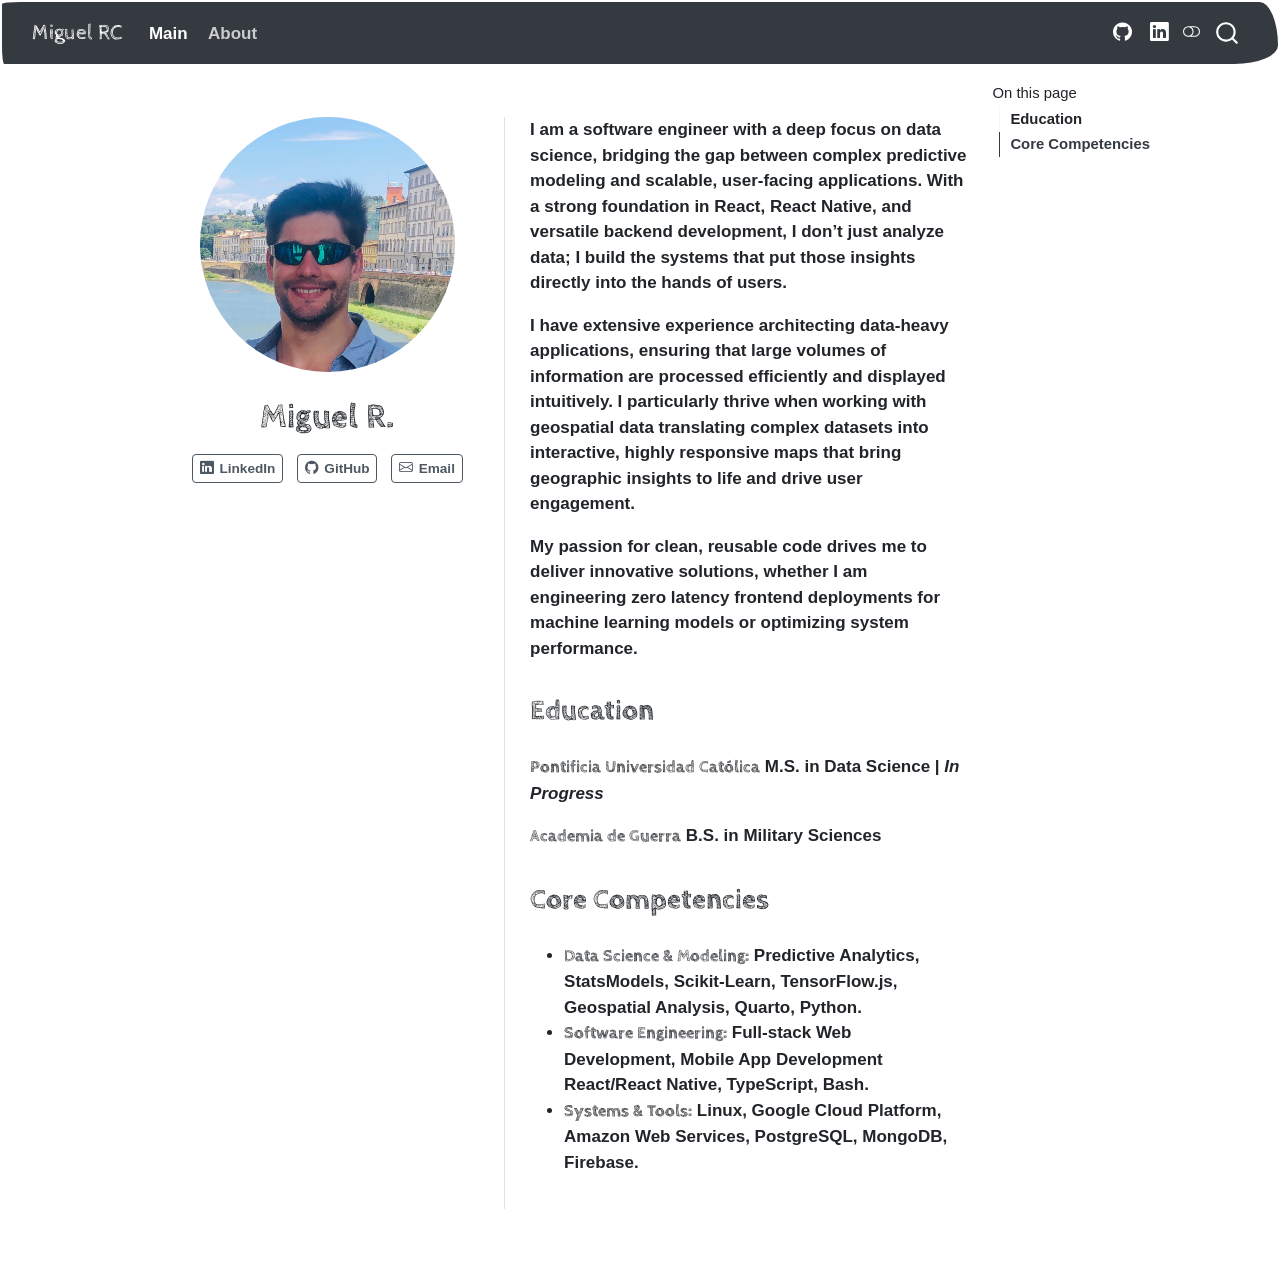
==== about.html @ a727e388 "Built site for gh-pages" ====
<!DOCTYPE html>
<html xmlns="http://www.w3.org/1999/xhtml" lang="en" xml:lang="en"><head>

<meta charset="utf-8">
<meta name="generator" content="quarto-1.9.35">

<meta name="viewport" content="width=device-width, initial-scale=1.0, user-scalable=yes">


<title>Miguel R. – Miguel RC</title>
<style>
/* Default styles provided by pandoc.
** See https://pandoc.org/MANUAL.html#variables-for-html for config info.
*/
code{white-space: pre-wrap;}
span.smallcaps{font-variant: small-caps;}
div.columns{display: flex; gap: min(4vw, 1.5em);}
div.column{flex: auto; overflow-x: auto;}
div.hanging-indent{margin-left: 1.5em; text-indent: -1.5em;}
ul.task-list{list-style: none;}
ul.task-list li input[type="checkbox"] {
  width: 0.8em;
  margin: 0 0.8em 0.2em -1em; /* quarto-specific, see https://github.com/quarto-dev/quarto-cli/issues/4556 */ 
  vertical-align: middle;
}
</style>


<script src="site_libs/quarto-nav/quarto-nav.js"></script>
<script src="site_libs/quarto-nav/headroom.min.js"></script>
<script src="site_libs/clipboard/clipboard.min.js"></script>
<script src="site_libs/quarto-search/autocomplete.umd.js"></script>
<script src="site_libs/quarto-search/fuse.min.js"></script>
<script src="site_libs/quarto-search/quarto-search.js"></script>
<meta name="quarto:offset" content="./">
<link href="./favicon.ico" rel="icon">
<script src="site_libs/quarto-html/quarto.js" type="module"></script>
<script src="site_libs/quarto-html/tabsets/tabsets.js" type="module"></script>
<script src="site_libs/quarto-html/popper.min.js"></script>
<script src="site_libs/quarto-html/tippy.umd.min.js"></script>
<link href="site_libs/quarto-html/tippy.css" rel="stylesheet">
<link href="site_libs/quarto-html/quarto-syntax-highlighting-46f66b053e56abd73bb6e954d61a315b.css" rel="stylesheet" class="quarto-color-scheme" id="quarto-text-highlighting-styles">
<link href="site_libs/quarto-html/quarto-syntax-highlighting-dark-22b4aaf4c2978829df3684e8f2c068db.css" rel="stylesheet" class="quarto-color-scheme quarto-color-alternate" id="quarto-text-highlighting-styles">
<link href="site_libs/quarto-html/quarto-syntax-highlighting-46f66b053e56abd73bb6e954d61a315b.css" rel="stylesheet" class="quarto-color-scheme-extra" id="quarto-text-highlighting-styles">
<script src="site_libs/bootstrap/bootstrap.min.js"></script>
<link href="site_libs/bootstrap/bootstrap-icons.css" rel="stylesheet">
<link href="site_libs/bootstrap/bootstrap-1527cf75e32493cb6cf8cd23d860bbb9.min.css" rel="stylesheet" append-hash="true" class="quarto-color-scheme" id="quarto-bootstrap" data-mode="light">
<link href="site_libs/bootstrap/bootstrap-dark-1d52818b5045af3229abc6ed42570161.min.css" rel="stylesheet" append-hash="true" class="quarto-color-scheme quarto-color-alternate" id="quarto-bootstrap" data-mode="dark">
<link href="site_libs/bootstrap/bootstrap-1527cf75e32493cb6cf8cd23d860bbb9.min.css" rel="stylesheet" append-hash="true" class="quarto-color-scheme-extra" id="quarto-bootstrap" data-mode="light">
<script id="quarto-search-options" type="application/json">{
  "location": "navbar",
  "copy-button": false,
  "collapse-after": 3,
  "panel-placement": "end",
  "type": "overlay",
  "limit": 50,
  "keyboard-shortcut": [
    "f",
    "/",
    "s"
  ],
  "show-item-context": false,
  "language": {
    "search-no-results-text": "No results",
    "search-matching-documents-text": "matching documents",
    "search-copy-link-title": "Copy link to search",
    "search-hide-matches-text": "Hide additional matches",
    "search-more-match-text": "more match in this document",
    "search-more-matches-text": "more matches in this document",
    "search-clear-button-title": "Clear",
    "search-text-placeholder": "",
    "search-detached-cancel-button-title": "Cancel",
    "search-submit-button-title": "Submit",
    "search-label": "Search"
  }
}</script>


<link rel="stylesheet" href="brand-theme.css">
</head>

<body class="nav-fixed quarto-light"><script id="quarto-html-before-body" type="application/javascript">
    const toggleBodyColorMode = (bsSheetEl) => {
      const mode = bsSheetEl.getAttribute("data-mode");
      const bodyEl = window.document.querySelector("body");
      if (mode === "dark") {
        bodyEl.classList.add("quarto-dark");
        bodyEl.classList.remove("quarto-light");
      } else {
        bodyEl.classList.add("quarto-light");
        bodyEl.classList.remove("quarto-dark");
      }
    }
    const toggleBodyColorPrimary = () => {
      const bsSheetEl = window.document.querySelector("link#quarto-bootstrap:not([rel=disabled-stylesheet])");
      if (bsSheetEl) {
        toggleBodyColorMode(bsSheetEl);
      }
    }
    const setColorSchemeToggle = (alternate) => {
      const toggles = window.document.querySelectorAll('.quarto-color-scheme-toggle');
      for (let i=0; i < toggles.length; i++) {
        const toggle = toggles[i];
        if (toggle) {
          if (alternate) {
            toggle.classList.add("alternate");
          } else {
            toggle.classList.remove("alternate");
          }
        }
      }
    };
    const toggleColorMode = (alternate) => {
      // Switch the stylesheets
      const primaryStylesheets = window.document.querySelectorAll('link.quarto-color-scheme:not(.quarto-color-alternate)');
      const alternateStylesheets = window.document.querySelectorAll('link.quarto-color-scheme.quarto-color-alternate');
      manageTransitions('#quarto-margin-sidebar .nav-link', false);
      if (alternate) {
        // note: dark is layered on light, we don't disable primary!
        enableStylesheet(alternateStylesheets);
        for (const sheetNode of alternateStylesheets) {
          if (sheetNode.id === "quarto-bootstrap") {
            toggleBodyColorMode(sheetNode);
          }
        }
      } else {
        disableStylesheet(alternateStylesheets);
        enableStylesheet(primaryStylesheets)
        toggleBodyColorPrimary();
      }
      manageTransitions('#quarto-margin-sidebar .nav-link', true);
      // Switch the toggles
      setColorSchemeToggle(alternate)
      // Hack to workaround the fact that safari doesn't
      // properly recolor the scrollbar when toggling (#1455)
      if (navigator.userAgent.indexOf('Safari') > 0 && navigator.userAgent.indexOf('Chrome') == -1) {
        manageTransitions("body", false);
        window.scrollTo(0, 1);
        setTimeout(() => {
          window.scrollTo(0, 0);
          manageTransitions("body", true);
        }, 40);
      }
    }
    const disableStylesheet = (stylesheets) => {
      for (let i=0; i < stylesheets.length; i++) {
        const stylesheet = stylesheets[i];
        stylesheet.rel = 'disabled-stylesheet';
      }
    }
    const enableStylesheet = (stylesheets) => {
      for (let i=0; i < stylesheets.length; i++) {
        const stylesheet = stylesheets[i];
        if(stylesheet.rel !== 'stylesheet') { // for Chrome, which will still FOUC without this check
          stylesheet.rel = 'stylesheet';
        }
      }
    }
    const manageTransitions = (selector, allowTransitions) => {
      const els = window.document.querySelectorAll(selector);
      for (let i=0; i < els.length; i++) {
        const el = els[i];
        if (allowTransitions) {
          el.classList.remove('notransition');
        } else {
          el.classList.add('notransition');
        }
      }
    }
    const isFileUrl = () => {
      return window.location.protocol === 'file:';
    }
    const hasAlternateSentinel = () => {
      let styleSentinel = getColorSchemeSentinel();
      if (styleSentinel !== null) {
        return styleSentinel === "alternate";
      } else {
        return false;
      }
    }
    const setStyleSentinel = (alternate) => {
      const value = alternate ? "alternate" : "default";
      if (!isFileUrl()) {
        window.localStorage.setItem("quarto-color-scheme", value);
      } else {
        localAlternateSentinel = value;
      }
    }
    const getColorSchemeSentinel = () => {
      if (!isFileUrl()) {
        const storageValue = window.localStorage.getItem("quarto-color-scheme");
        return storageValue != null ? storageValue : localAlternateSentinel;
      } else {
        return localAlternateSentinel;
      }
    }
    const toggleGiscusIfUsed = (isAlternate, darkModeDefault) => {
      const baseTheme = document.querySelector('#giscus-base-theme')?.value ?? 'light';
      const alternateTheme = document.querySelector('#giscus-alt-theme')?.value ?? 'dark';
      let newTheme = '';
      if(authorPrefersDark) {
        newTheme = isAlternate ? baseTheme : alternateTheme;
      } else {
        newTheme = isAlternate ? alternateTheme : baseTheme;
      }
      const changeGiscusTheme = () => {
        // From: https://github.com/giscus/giscus/issues/336
        const sendMessage = (message) => {
          const iframe = document.querySelector('iframe.giscus-frame');
          if (!iframe) return;
          iframe.contentWindow.postMessage({ giscus: message }, 'https://giscus.app');
        }
        sendMessage({
          setConfig: {
            theme: newTheme
          }
        });
      }
      const isGiscussLoaded = window.document.querySelector('iframe.giscus-frame') !== null;
      if (isGiscussLoaded) {
        changeGiscusTheme();
      }
    };
    const authorPrefersDark = false;
    const darkModeDefault = authorPrefersDark;
      document.querySelector('link#quarto-text-highlighting-styles.quarto-color-scheme-extra').rel = 'disabled-stylesheet';
      document.querySelector('link#quarto-bootstrap.quarto-color-scheme-extra').rel = 'disabled-stylesheet';
    let localAlternateSentinel = darkModeDefault ? 'alternate' : 'default';
    // Dark / light mode switch
    window.quartoToggleColorScheme = () => {
      // Read the current dark / light value
      let toAlternate = !hasAlternateSentinel();
      toggleColorMode(toAlternate);
      setStyleSentinel(toAlternate);
      toggleGiscusIfUsed(toAlternate, darkModeDefault);
      window.dispatchEvent(new Event('resize'));
    };
    // Switch to dark mode if need be
    if (hasAlternateSentinel()) {
      toggleColorMode(true);
    } else {
      toggleColorMode(false);
    }
  </script>

<div id="quarto-search-results"></div>
  <header id="quarto-header" class="headroom fixed-top">
    <nav class="navbar navbar-expand-lg " data-bs-theme="dark">
      <div class="navbar-container container-fluid">
      <div class="navbar-brand-container mx-auto">
    <a class="navbar-brand" href="./index.html">
    <span class="navbar-title">Miguel RC</span>
    </a>
  </div>
            <div id="quarto-search" class="" title="Search"></div>
          <button class="navbar-toggler" type="button" data-bs-toggle="collapse" data-bs-target="#navbarCollapse" aria-controls="navbarCollapse" role="menu" aria-expanded="false" aria-label="Toggle navigation" onclick="if (window.quartoToggleHeadroom) { window.quartoToggleHeadroom(); }">
  <span class="navbar-toggler-icon"></span>
</button>
          <div class="collapse navbar-collapse" id="navbarCollapse">
            <ul class="navbar-nav navbar-nav-scroll me-auto">
  <li class="nav-item">
    <a class="nav-link" href="./index.html"> 
<span class="menu-text">Main</span></a>
  </li>  
  <li class="nav-item">
    <a class="nav-link active" href="./about.html" aria-current="page"> 
<span class="menu-text">About</span></a>
  </li>  
</ul>
            <ul class="navbar-nav navbar-nav-scroll ms-auto">
  <li class="nav-item compact">
    <a class="nav-link" href="https://github.com/migue-rc"> <i class="bi bi-github" role="img">
</i> 
<span class="menu-text"></span></a>
  </li>  
  <li class="nav-item compact">
    <a class="nav-link" href="https://linkedin.com/in/rmigue"> <i class="bi bi-linkedin" role="img">
</i> 
<span class="menu-text"></span></a>
  </li>  
</ul>
          </div> <!-- /navcollapse -->
            <div class="quarto-navbar-tools">
  <a href="" class="quarto-color-scheme-toggle quarto-navigation-tool  px-1" onclick="window.quartoToggleColorScheme(); return false;" title="Toggle dark mode"><i class="bi"></i></a>
</div>
      </div> <!-- /container-fluid -->
    </nav>
</header>
<!-- content -->
<div id="quarto-content" class="quarto-container page-columns page-rows-contents page-layout-article page-navbar">
<!-- sidebar -->
<!-- margin-sidebar -->
    <div id="quarto-margin-sidebar" class="sidebar margin-sidebar">
        <nav id="TOC" role="doc-toc" class="toc-active">
    <h2 id="toc-title">On this page</h2>
  <ul>
  <li><a href="#education" id="toc-education" class="nav-link active" data-scroll-target="#education">Education</a></li>
  <li><a href="#core-competencies" id="toc-core-competencies" class="nav-link" data-scroll-target="#core-competencies">Core Competencies</a></li>
  </ul>
</nav>
    </div>
<!-- main -->
<div class="quarto-about-trestles">
  <div class="about-entity">
    <img src="assets/profile.jpg" class="about-image
  round " style="height: 15em; width: 15em;">
<header id="title-block-header" class="quarto-title-block default">
<div class="quarto-title">
<h1 class="title">Miguel R.</h1>
</div>
<div class="quarto-title-meta">
  </div>
</header>
    <div class="about-links">
  <a href="https://linkedin.com/in/rmigue" class="about-link" rel="" target="">
    <i class="bi bi-linkedin"></i>
     <span class="about-link-text">LinkedIn</span>
  </a>
  <a href="https://github.com/migue-rc" class="about-link" rel="" target="">
    <i class="bi bi-github"></i>
     <span class="about-link-text">GitHub</span>
  </a>
  <a href="mailto:miguel@debloat.us" class="about-link" rel="" target="">
    <i class="bi bi-envelope"></i>
     <span class="about-link-text">Email</span>
  </a>
</div>
  </div>
  <div class="about-contents"><main class="content" id="quarto-document-content">


<p>I am a software engineer with a deep focus on data science, bridging the gap between complex predictive modeling and scalable, user-facing applications. With a strong foundation in React, React Native, and versatile backend development, I don’t just analyze data; I build the systems that put those insights directly into the hands of users.</p>
<p>I have extensive experience architecting data-heavy applications, ensuring that large volumes of information are processed efficiently and displayed intuitively. I particularly thrive when working with geospatial data translating complex datasets into interactive, highly responsive maps that bring geographic insights to life and drive user engagement.</p>
<p>My passion for clean, reusable code drives me to deliver innovative solutions, whether I am engineering zero latency frontend deployments for machine learning models or optimizing system performance.</p>
<section id="education" class="level2">
<h2 data-anchor-id="education">Education</h2>
<p><strong>Pontificia Universidad Católica</strong> M.S. in Data Science | <em>In Progress</em></p>
<p><strong>Academia de Guerra</strong> B.S. in Military Sciences</p>
</section>
<section id="core-competencies" class="level2">
<h2 data-anchor-id="core-competencies">Core Competencies</h2>
<ul>
<li><strong>Data Science &amp; Modeling:</strong> Predictive Analytics, StatsModels, Scikit-Learn, TensorFlow.js, Geospatial Analysis, Quarto, Python.</li>
<li><strong>Software Engineering:</strong> Full-stack Web Development, Mobile App Development React/React Native, TypeScript, Bash.</li>
<li><strong>Systems &amp; Tools:</strong> Linux, Google Cloud Platform, Amazon Web Services, PostgreSQL, MongoDB, Firebase.</li>
</ul>


</section>
</main></div>
</div>
 <!-- /main -->
<script id="quarto-html-after-body" type="application/javascript">
  window.document.addEventListener("DOMContentLoaded", function (event) {
    // Ensure there is a toggle, if there isn't float one in the top right
    if (window.document.querySelector('.quarto-color-scheme-toggle') === null) {
      const a = window.document.createElement('a');
      a.classList.add('top-right');
      a.classList.add('quarto-color-scheme-toggle');
      a.href = "";
      a.onclick = function() { try { window.quartoToggleColorScheme(); } catch {} return false; };
      const i = window.document.createElement("i");
      i.classList.add('bi');
      a.appendChild(i);
      window.document.body.appendChild(a);
    }
    setColorSchemeToggle(hasAlternateSentinel())
    const isCodeAnnotation = (el) => {
      for (const clz of el.classList) {
        if (clz.startsWith('code-annotation-')) {                     
          return true;
        }
      }
      return false;
    }
    const onCopySuccess = function(e) {
      // button target
      const button = e.trigger;
      // don't keep focus
      button.blur();
      // flash "checked"
      button.classList.add('code-copy-button-checked');
      var currentTitle = button.getAttribute("title");
      button.setAttribute("title", "Copied!");
      let tooltip;
      if (window.bootstrap) {
        button.setAttribute("data-bs-toggle", "tooltip");
        button.setAttribute("data-bs-placement", "left");
        button.setAttribute("data-bs-title", "Copied!");
        tooltip = new bootstrap.Tooltip(button, 
          { trigger: "manual", 
            customClass: "code-copy-button-tooltip",
            offset: [0, -8]});
        tooltip.show();    
      }
      setTimeout(function() {
        if (tooltip) {
          tooltip.hide();
          button.removeAttribute("data-bs-title");
          button.removeAttribute("data-bs-toggle");
          button.removeAttribute("data-bs-placement");
        }
        button.setAttribute("title", currentTitle);
        button.classList.remove('code-copy-button-checked');
      }, 1000);
      // clear code selection
      e.clearSelection();
    }
    const getTextToCopy = function(trigger) {
      const outerScaffold = trigger.parentElement.cloneNode(true);
      const codeEl = outerScaffold.querySelector('code');
      for (const childEl of codeEl.children) {
        if (isCodeAnnotation(childEl)) {
          childEl.remove();
        }
      }
      return codeEl.innerText;
    }
    const clipboard = new window.ClipboardJS('.code-copy-button:not([data-in-quarto-modal])', {
      text: getTextToCopy
    });
    clipboard.on('success', onCopySuccess);
    if (window.document.getElementById('quarto-embedded-source-code-modal')) {
      const clipboardModal = new window.ClipboardJS('.code-copy-button[data-in-quarto-modal]', {
        text: getTextToCopy,
        container: window.document.getElementById('quarto-embedded-source-code-modal')
      });
      clipboardModal.on('success', onCopySuccess);
    }
      var localhostRegex = new RegExp(/^(?:http|https):\/\/localhost\:?[0-9]*\//);
      var mailtoRegex = new RegExp(/^mailto:/);
        var filterRegex = new RegExp("https:\/\/migue-rc\.github\.io");
      var isInternal = (href) => {
          return filterRegex.test(href) || localhostRegex.test(href) || mailtoRegex.test(href);
      }
      // Inspect non-navigation links and adorn them if external
     var links = window.document.querySelectorAll('a[href]:not(.nav-link):not(.navbar-brand):not(.toc-action):not(.sidebar-link):not(.sidebar-item-toggle):not(.pagination-link):not(.no-external):not([aria-hidden]):not(.dropdown-item):not(.quarto-navigation-tool):not(.about-link)');
      for (var i=0; i<links.length; i++) {
        const link = links[i];
        if (!isInternal(link.href)) {
          // undo the damage that might have been done by quarto-nav.js in the case of
          // links that we want to consider external
          if (link.dataset.originalHref !== undefined) {
            link.href = link.dataset.originalHref;
          }
        }
      }
    function tippyHover(el, contentFn, onTriggerFn, onUntriggerFn) {
      const config = {
        allowHTML: true,
        maxWidth: 500,
        delay: 100,
        arrow: false,
        appendTo: function(el) {
            return el.parentElement;
        },
        interactive: true,
        interactiveBorder: 10,
        theme: 'quarto',
        placement: 'bottom-start',
      };
      if (contentFn) {
        config.content = contentFn;
      }
      if (onTriggerFn) {
        config.onTrigger = onTriggerFn;
      }
      if (onUntriggerFn) {
        config.onUntrigger = onUntriggerFn;
      }
      window.tippy(el, config); 
    }
    const noterefs = window.document.querySelectorAll('a[role="doc-noteref"]');
    for (var i=0; i<noterefs.length; i++) {
      const ref = noterefs[i];
      tippyHover(ref, function() {
        // use id or data attribute instead here
        let href = ref.getAttribute('data-footnote-href') || ref.getAttribute('href');
        try { href = new URL(href).hash; } catch {}
        const id = href.replace(/^#\/?/, "");
        const note = window.document.getElementById(id);
        if (note) {
          return note.innerHTML;
        } else {
          return "";
        }
      });
    }
    const xrefs = window.document.querySelectorAll('a.quarto-xref');
    const processXRef = (id, note) => {
      // Strip column container classes
      const stripColumnClz = (el) => {
        el.classList.remove("page-full", "page-columns");
        if (el.children) {
          for (const child of el.children) {
            stripColumnClz(child);
          }
        }
      }
      stripColumnClz(note)
      if (id === null || id.startsWith('sec-')) {
        // Special case sections, only their first couple elements
        const container = document.createElement("div");
        if (note.children && note.children.length > 2) {
          container.appendChild(note.children[0].cloneNode(true));
          for (let i = 1; i < note.children.length; i++) {
            const child = note.children[i];
            if (child.tagName === "P" && child.innerText === "") {
              continue;
            } else {
              container.appendChild(child.cloneNode(true));
              break;
            }
          }
          if (window.Quarto?.typesetMath) {
            window.Quarto.typesetMath(container);
          }
          return container.innerHTML
        } else {
          if (window.Quarto?.typesetMath) {
            window.Quarto.typesetMath(note);
          }
          return note.innerHTML;
        }
      } else {
        // Remove any anchor links if they are present
        const anchorLink = note.querySelector('a.anchorjs-link');
        if (anchorLink) {
          anchorLink.remove();
        }
        if (window.Quarto?.typesetMath) {
          window.Quarto.typesetMath(note);
        }
        if (note.classList.contains("callout")) {
          return note.outerHTML;
        } else {
          return note.innerHTML;
        }
      }
    }
    for (var i=0; i<xrefs.length; i++) {
      const xref = xrefs[i];
      tippyHover(xref, undefined, function(instance) {
        instance.disable();
        let url = xref.getAttribute('href');
        let hash = undefined; 
        if (url.startsWith('#')) {
          hash = url;
        } else {
          try { hash = new URL(url).hash; } catch {}
        }
        if (hash) {
          const id = hash.replace(/^#\/?/, "");
          const note = window.document.getElementById(id);
          if (note !== null) {
            try {
              const html = processXRef(id, note.cloneNode(true));
              instance.setContent(html);
            } finally {
              instance.enable();
              instance.show();
            }
          } else {
            // See if we can fetch this
            fetch(url.split('#')[0])
            .then(res => res.text())
            .then(html => {
              const parser = new DOMParser();
              const htmlDoc = parser.parseFromString(html, "text/html");
              const note = htmlDoc.getElementById(id);
              if (note !== null) {
                const html = processXRef(id, note);
                instance.setContent(html);
              } 
            }).finally(() => {
              instance.enable();
              instance.show();
            });
          }
        } else {
          // See if we can fetch a full url (with no hash to target)
          // This is a special case and we should probably do some content thinning / targeting
          fetch(url)
          .then(res => res.text())
          .then(html => {
            const parser = new DOMParser();
            const htmlDoc = parser.parseFromString(html, "text/html");
            const note = htmlDoc.querySelector('main.content');
            if (note !== null) {
              // This should only happen for chapter cross references
              // (since there is no id in the URL)
              // remove the first header
              if (note.children.length > 0 && note.children[0].tagName === "HEADER") {
                note.children[0].remove();
              }
              const html = processXRef(null, note);
              instance.setContent(html);
            } 
          }).finally(() => {
            instance.enable();
            instance.show();
          });
        }
      }, function(instance) {
      });
    }
        let selectedAnnoteEl;
        const selectorForAnnotation = ( cell, annotation) => {
          let cellAttr = 'data-code-cell="' + cell + '"';
          let lineAttr = 'data-code-annotation="' +  annotation + '"';
          const selector = 'span[' + cellAttr + '][' + lineAttr + ']';
          return selector;
        }
        const selectCodeLines = (annoteEl) => {
          const doc = window.document;
          const targetCell = annoteEl.getAttribute("data-target-cell");
          const targetAnnotation = annoteEl.getAttribute("data-target-annotation");
          const annoteSpan = window.document.querySelector(selectorForAnnotation(targetCell, targetAnnotation));
          const lines = annoteSpan.getAttribute("data-code-lines").split(",");
          const lineIds = lines.map((line) => {
            return targetCell + "-" + line;
          })
          let top = null;
          let height = null;
          let parent = null;
          if (lineIds.length > 0) {
              //compute the position of the single el (top and bottom and make a div)
              const el = window.document.getElementById(lineIds[0]);
              top = el.offsetTop;
              height = el.offsetHeight;
              parent = el.parentElement.parentElement;
            if (lineIds.length > 1) {
              const lastEl = window.document.getElementById(lineIds[lineIds.length - 1]);
              const bottom = lastEl.offsetTop + lastEl.offsetHeight;
              height = bottom - top;
            }
            if (top !== null && height !== null && parent !== null) {
              // cook up a div (if necessary) and position it 
              let div = window.document.getElementById("code-annotation-line-highlight");
              if (div === null) {
                div = window.document.createElement("div");
                div.setAttribute("id", "code-annotation-line-highlight");
                div.style.position = 'absolute';
                parent.appendChild(div);
              }
              div.style.top = top - 2 + "px";
              div.style.height = height + 4 + "px";
              div.style.left = 0;
              let gutterDiv = window.document.getElementById("code-annotation-line-highlight-gutter");
              if (gutterDiv === null) {
                gutterDiv = window.document.createElement("div");
                gutterDiv.setAttribute("id", "code-annotation-line-highlight-gutter");
                gutterDiv.style.position = 'absolute';
                const codeCell = window.document.getElementById(targetCell);
                const gutter = codeCell.querySelector('.code-annotation-gutter');
                gutter.appendChild(gutterDiv);
              }
              gutterDiv.style.top = top - 2 + "px";
              gutterDiv.style.height = height + 4 + "px";
            }
            selectedAnnoteEl = annoteEl;
          }
        };
        const unselectCodeLines = () => {
          const elementsIds = ["code-annotation-line-highlight", "code-annotation-line-highlight-gutter"];
          elementsIds.forEach((elId) => {
            const div = window.document.getElementById(elId);
            if (div) {
              div.remove();
            }
          });
          selectedAnnoteEl = undefined;
        };
          // Handle positioning of the toggle
      window.addEventListener(
        "resize",
        throttle(() => {
          elRect = undefined;
          if (selectedAnnoteEl) {
            selectCodeLines(selectedAnnoteEl);
          }
        }, 10)
      );
      function throttle(fn, ms) {
      let throttle = false;
      let timer;
        return (...args) => {
          if(!throttle) { // first call gets through
              fn.apply(this, args);
              throttle = true;
          } else { // all the others get throttled
              if(timer) clearTimeout(timer); // cancel #2
              timer = setTimeout(() => {
                fn.apply(this, args);
                timer = throttle = false;
              }, ms);
          }
        };
      }
        // Attach click handler to the DT
        const annoteDls = window.document.querySelectorAll('dt[data-target-cell]');
        for (const annoteDlNode of annoteDls) {
          annoteDlNode.addEventListener('click', (event) => {
            const clickedEl = event.target;
            if (clickedEl !== selectedAnnoteEl) {
              unselectCodeLines();
              const activeEl = window.document.querySelector('dt[data-target-cell].code-annotation-active');
              if (activeEl) {
                activeEl.classList.remove('code-annotation-active');
              }
              selectCodeLines(clickedEl);
              clickedEl.classList.add('code-annotation-active');
            } else {
              // Unselect the line
              unselectCodeLines();
              clickedEl.classList.remove('code-annotation-active');
            }
          });
        }
    const findCites = (el) => {
      const parentEl = el.parentElement;
      if (parentEl) {
        const cites = parentEl.dataset.cites;
        if (cites) {
          return {
            el,
            cites: cites.split(' ')
          };
        } else {
          return findCites(el.parentElement)
        }
      } else {
        return undefined;
      }
    };
    var bibliorefs = window.document.querySelectorAll('a[role="doc-biblioref"]');
    for (var i=0; i<bibliorefs.length; i++) {
      const ref = bibliorefs[i];
      const citeInfo = findCites(ref);
      if (citeInfo) {
        tippyHover(citeInfo.el, function() {
          var popup = window.document.createElement('div');
          citeInfo.cites.forEach(function(cite) {
            var citeDiv = window.document.createElement('div');
            citeDiv.classList.add('hanging-indent');
            citeDiv.classList.add('csl-entry');
            var biblioDiv = window.document.getElementById('ref-' + cite);
            if (biblioDiv) {
              citeDiv.innerHTML = biblioDiv.innerHTML;
            }
            popup.appendChild(citeDiv);
          });
          return popup.innerHTML;
        });
      }
    }
  });
  </script>
</div> <!-- /content -->




</body></html>
---- site_libs/quarto-html/tippy.css ----
.tippy-box[data-animation=fade][data-state=hidden]{opacity:0}[data-tippy-root]{max-width:calc(100vw - 10px)}.tippy-box{position:relative;background-color:#333;color:#fff;border-radius:4px;font-size:14px;line-height:1.4;white-space:normal;outline:0;transition-property:transform,visibility,opacity}.tippy-box[data-placement^=top]>.tippy-arrow{bottom:0}.tippy-box[data-placement^=top]>.tippy-arrow:before{bottom:-7px;left:0;border-width:8px 8px 0;border-top-color:initial;transform-origin:center top}.tippy-box[data-placement^=bottom]>.tippy-arrow{top:0}.tippy-box[data-placement^=bottom]>.tippy-arrow:before{top:-7px;left:0;border-width:0 8px 8px;border-bottom-color:initial;transform-origin:center bottom}.tippy-box[data-placement^=left]>.tippy-arrow{right:0}.tippy-box[data-placement^=left]>.tippy-arrow:before{border-width:8px 0 8px 8px;border-left-color:initial;right:-7px;transform-origin:center left}.tippy-box[data-placement^=right]>.tippy-arrow{left:0}.tippy-box[data-placement^=right]>.tippy-arrow:before{left:-7px;border-width:8px 8px 8px 0;border-right-color:initial;transform-origin:center right}.tippy-box[data-inertia][data-state=visible]{transition-timing-function:cubic-bezier(.54,1.5,.38,1.11)}.tippy-arrow{width:16px;height:16px;color:#333}.tippy-arrow:before{content:"";position:absolute;border-color:transparent;border-style:solid}.tippy-content{position:relative;padding:5px 9px;z-index:1}
---- brand-theme.css ----
/* Ensure the font is crisp and modern across the entire ecosystem */
body {
    font-family: 'Inter', -apple-system, BlinkMacSystemFont, sans-serif !important;
}

/* Optional: Clean up the card borders from the Sketchy theme */
.card {
    border-radius: 10px !important;
    transition: transform 0.2s;
}

.card:hover {
    transform: translateY(-5px);
}
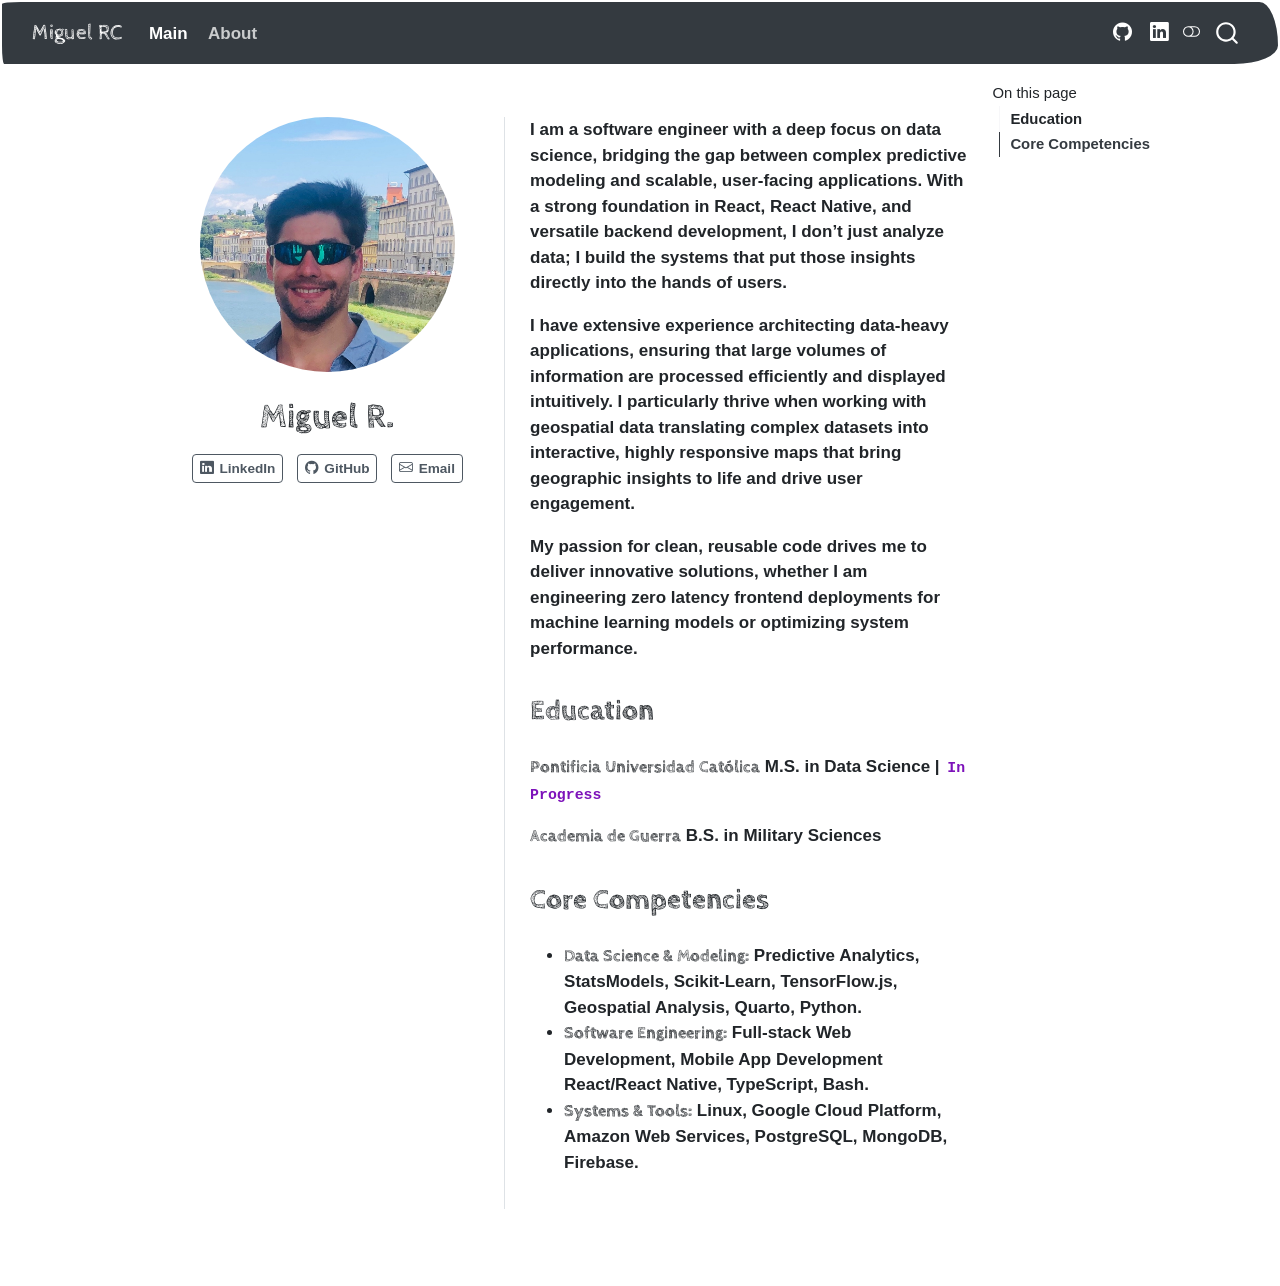
==== commit 4c931b55: "Built site for gh-pages" ====
--- a/about.html
+++ b/about.html
@@ -39,14 +39,14 @@
 <script src="site_libs/quarto-html/popper.min.js"></script>
 <script src="site_libs/quarto-html/tippy.umd.min.js"></script>
 <link href="site_libs/quarto-html/tippy.css" rel="stylesheet">
-<link href="site_libs/quarto-html/quarto-syntax-highlighting-46f66b053e56abd73bb6e954d61a315b.css" rel="stylesheet" class="quarto-color-scheme" id="quarto-text-highlighting-styles">
-<link href="site_libs/quarto-html/quarto-syntax-highlighting-dark-22b4aaf4c2978829df3684e8f2c068db.css" rel="stylesheet" class="quarto-color-scheme quarto-color-alternate" id="quarto-text-highlighting-styles">
-<link href="site_libs/quarto-html/quarto-syntax-highlighting-46f66b053e56abd73bb6e954d61a315b.css" rel="stylesheet" class="quarto-color-scheme-extra" id="quarto-text-highlighting-styles">
+<link href="site_libs/quarto-html/quarto-syntax-highlighting-3f230b53dc93e4a04bf4a3505d77a42a.css" rel="stylesheet" class="quarto-color-scheme" id="quarto-text-highlighting-styles">
+<link href="site_libs/quarto-html/quarto-syntax-highlighting-dark-f15b340ce8f0423c543d2dad9c318318.css" rel="stylesheet" class="quarto-color-scheme quarto-color-alternate" id="quarto-text-highlighting-styles">
+<link href="site_libs/quarto-html/quarto-syntax-highlighting-3f230b53dc93e4a04bf4a3505d77a42a.css" rel="stylesheet" class="quarto-color-scheme-extra" id="quarto-text-highlighting-styles">
 <script src="site_libs/bootstrap/bootstrap.min.js"></script>
 <link href="site_libs/bootstrap/bootstrap-icons.css" rel="stylesheet">
-<link href="site_libs/bootstrap/bootstrap-1527cf75e32493cb6cf8cd23d860bbb9.min.css" rel="stylesheet" append-hash="true" class="quarto-color-scheme" id="quarto-bootstrap" data-mode="light">
-<link href="site_libs/bootstrap/bootstrap-dark-1d52818b5045af3229abc6ed42570161.min.css" rel="stylesheet" append-hash="true" class="quarto-color-scheme quarto-color-alternate" id="quarto-bootstrap" data-mode="dark">
-<link href="site_libs/bootstrap/bootstrap-1527cf75e32493cb6cf8cd23d860bbb9.min.css" rel="stylesheet" append-hash="true" class="quarto-color-scheme-extra" id="quarto-bootstrap" data-mode="light">
+<link href="site_libs/bootstrap/bootstrap-ba07185b76391d332c22ecbac67f7ebd.min.css" rel="stylesheet" append-hash="true" class="quarto-color-scheme" id="quarto-bootstrap" data-mode="light">
+<link href="site_libs/bootstrap/bootstrap-dark-7a83654365c66b69b3a199b5dfbf9c10.min.css" rel="stylesheet" append-hash="true" class="quarto-color-scheme quarto-color-alternate" id="quarto-bootstrap" data-mode="dark">
+<link href="site_libs/bootstrap/bootstrap-ba07185b76391d332c22ecbac67f7ebd.min.css" rel="stylesheet" append-hash="true" class="quarto-color-scheme-extra" id="quarto-bootstrap" data-mode="light">
 <script id="quarto-search-options" type="application/json">{
   "location": "navbar",
   "copy-button": false,
@@ -334,7 +334,7 @@
 <p>My passion for clean, reusable code drives me to deliver innovative solutions, whether I am engineering zero latency frontend deployments for machine learning models or optimizing system performance.</p>
 <section id="education" class="level2">
 <h2 data-anchor-id="education">Education</h2>
-<p><strong>Pontificia Universidad Católica</strong> M.S. in Data Science | <em>In Progress</em></p>
+<p><strong>Pontificia Universidad Católica</strong> M.S. in Data Science | <code>In Progress</code></p>
 <p><strong>Academia de Guerra</strong> B.S. in Military Sciences</p>
 </section>
 <section id="core-competencies" class="level2">
--- a/site_libs/quarto-html/quarto-syntax-highlighting-3f230b53dc93e4a04bf4a3505d77a42a.css
+++ b/site_libs/quarto-html/quarto-syntax-highlighting-3f230b53dc93e4a04bf4a3505d77a42a.css
@@ -0,0 +1,210 @@
+/* quarto syntax highlight colors */
+:root {
+  --quarto-hl-al-color: #ff5555;
+  --quarto-hl-an-color: #6a737d;
+  --quarto-hl-at-color: #d73a49;
+  --quarto-hl-bn-color: #005cc5;
+  --quarto-hl-bu-color: #d73a49;
+  --quarto-hl-ch-color: #032f62;
+  --quarto-hl-co-color: #6a737d;
+  --quarto-hl-cv-color: #6a737d;
+  --quarto-hl-cn-color: #005cc5;
+  --quarto-hl-cf-color: #d73a49;
+  --quarto-hl-dt-color: #d73a49;
+  --quarto-hl-dv-color: #005cc5;
+  --quarto-hl-do-color: #6a737d;
+  --quarto-hl-er-color: #ff5555;
+  --quarto-hl-ex-color: #d73a49;
+  --quarto-hl-fl-color: #005cc5;
+  --quarto-hl-fu-color: #6f42c1;
+  --quarto-hl-im-color: #032f62;
+  --quarto-hl-in-color: #6a737d;
+  --quarto-hl-kw-color: #d73a49;
+  --quarto-hl-op-color: #24292e;
+  --quarto-hl-pp-color: #d73a49;
+  --quarto-hl-re-color: #6a737d;
+  --quarto-hl-sc-color: #005cc5;
+  --quarto-hl-ss-color: #032f62;
+  --quarto-hl-st-color: #032f62;
+  --quarto-hl-va-color: #e36209;
+  --quarto-hl-vs-color: #032f62;
+  --quarto-hl-wa-color: #ff5555;
+}
+
+/* other quarto variables */
+:root {
+  --quarto-font-monospace: SFMono-Regular, Menlo, Monaco, Consolas, "Liberation Mono", "Courier New", monospace;
+}
+
+/* syntax highlight based on Pandoc's rules */
+pre > code.sourceCode > span {
+  color: #24292e;
+}
+
+code.sourceCode > span {
+  color: #24292e;
+}
+
+div.sourceCode,
+div.sourceCode pre.sourceCode {
+  color: #24292e;
+}
+
+/* Normal */
+code span {
+  color: #24292e;
+}
+
+/* Alert */
+code span.al {
+  font-weight: bold;
+  color: #ff5555;
+}
+
+/* Annotation */
+code span.an {
+  color: #6a737d;
+}
+
+/* Attribute */
+code span.at {
+  color: #d73a49;
+}
+
+/* BaseN */
+code span.bn {
+  color: #005cc5;
+}
+
+/* BuiltIn */
+code span.bu {
+  color: #d73a49;
+}
+
+/* ControlFlow */
+code span.cf {
+  color: #d73a49;
+}
+
+/* Char */
+code span.ch {
+  color: #032f62;
+}
+
+/* Constant */
+code span.cn {
+  color: #005cc5;
+}
+
+/* Comment */
+code span.co {
+  color: #6a737d;
+}
+
+/* CommentVar */
+code span.cv {
+  color: #6a737d;
+}
+
+/* Documentation */
+code span.do {
+  color: #6a737d;
+}
+
+/* DataType */
+code span.dt {
+  color: #d73a49;
+}
+
+/* DecVal */
+code span.dv {
+  color: #005cc5;
+}
+
+/* Error */
+code span.er {
+  color: #ff5555;
+  text-decoration: underline;
+}
+
+/* Extension */
+code span.ex {
+  font-weight: bold;
+  color: #d73a49;
+}
+
+/* Float */
+code span.fl {
+  color: #005cc5;
+}
+
+/* Function */
+code span.fu {
+  color: #6f42c1;
+}
+
+/* Import */
+code span.im {
+  color: #032f62;
+}
+
+/* Information */
+code span.in {
+  color: #6a737d;
+}
+
+/* Keyword */
+code span.kw {
+  color: #d73a49;
+}
+
+/* Operator */
+code span.op {
+  color: #24292e;
+}
+
+/* Preprocessor */
+code span.pp {
+  color: #d73a49;
+}
+
+/* RegionMarker */
+code span.re {
+  color: #6a737d;
+}
+
+/* SpecialChar */
+code span.sc {
+  color: #005cc5;
+}
+
+/* SpecialString */
+code span.ss {
+  color: #032f62;
+}
+
+/* String */
+code span.st {
+  color: #032f62;
+}
+
+/* Variable */
+code span.va {
+  color: #e36209;
+}
+
+/* VerbatimString */
+code span.vs {
+  color: #032f62;
+}
+
+/* Warning */
+code span.wa {
+  color: #ff5555;
+}
+
+.prevent-inlining {
+  content: "</";
+}
+
+/*# sourceMappingURL=6bac1113a2845b019fa2fbd55d973aa2.css.map */
--- a/site_libs/quarto-html/quarto-syntax-highlighting-dark-f15b340ce8f0423c543d2dad9c318318.css
+++ b/site_libs/quarto-html/quarto-syntax-highlighting-dark-f15b340ce8f0423c543d2dad9c318318.css
@@ -0,0 +1,211 @@
+/* quarto syntax highlight colors */
+:root {
+  --quarto-hl-al-color: #ff5555;
+  --quarto-hl-an-color: #75715e;
+  --quarto-hl-at-color: #f92672;
+  --quarto-hl-bn-color: #ae81ff;
+  --quarto-hl-bu-color: #66D9EF;
+  --quarto-hl-ch-color: #e6db74;
+  --quarto-hl-co-color: #75715e;
+  --quarto-hl-cv-color: #75715e;
+  --quarto-hl-cn-color: #ae81ff;
+  --quarto-hl-cf-color: #f92672;
+  --quarto-hl-dt-color: #66d9ef;
+  --quarto-hl-dv-color: #ae81ff;
+  --quarto-hl-do-color: #75715e;
+  --quarto-hl-er-color: #ff5555;
+  --quarto-hl-ex-color: #a6e22e;
+  --quarto-hl-fl-color: #ae81ff;
+  --quarto-hl-fu-color: #a6e22e;
+  --quarto-hl-im-color: #f92672;
+  --quarto-hl-in-color: #f1fa8c;
+  --quarto-hl-kw-color: #f92672;
+  --quarto-hl-op-color: #f8f8f2;
+  --quarto-hl-pp-color: #f92672;
+  --quarto-hl-re-color: #75715e;
+  --quarto-hl-sc-color: #ae81ff;
+  --quarto-hl-ss-color: #e6db74;
+  --quarto-hl-st-color: #e6db74;
+  --quarto-hl-va-color: #f8f8f2;
+  --quarto-hl-vs-color: #e6db74;
+  --quarto-hl-wa-color: #ff5555;
+}
+
+/* other quarto variables */
+:root {
+  --quarto-font-monospace: SFMono-Regular, Menlo, Monaco, Consolas, "Liberation Mono", "Courier New", monospace;
+}
+
+/* syntax highlight based on Pandoc's rules */
+pre > code.sourceCode > span {
+  color: #f8f8f2;
+}
+
+code.sourceCode > span {
+  color: #f8f8f2;
+}
+
+div.sourceCode,
+div.sourceCode pre.sourceCode {
+  color: #f8f8f2;
+}
+
+/* Normal */
+code span {
+  color: #f8f8f2;
+}
+
+/* Alert */
+code span.al {
+  font-weight: bold;
+  color: #ff5555;
+}
+
+/* Annotation */
+code span.an {
+  color: #75715e;
+}
+
+/* Attribute */
+code span.at {
+  color: #f92672;
+}
+
+/* BaseN */
+code span.bn {
+  color: #ae81ff;
+}
+
+/* BuiltIn */
+code span.bu {
+  color: #66D9EF;
+}
+
+/* ControlFlow */
+code span.cf {
+  color: #f92672;
+}
+
+/* Char */
+code span.ch {
+  color: #e6db74;
+}
+
+/* Constant */
+code span.cn {
+  color: #ae81ff;
+}
+
+/* Comment */
+code span.co {
+  color: #75715e;
+}
+
+/* CommentVar */
+code span.cv {
+  color: #75715e;
+}
+
+/* Documentation */
+code span.do {
+  color: #75715e;
+}
+
+/* DataType */
+code span.dt {
+  font-style: italic;
+  color: #66d9ef;
+}
+
+/* DecVal */
+code span.dv {
+  color: #ae81ff;
+}
+
+/* Error */
+code span.er {
+  color: #ff5555;
+  text-decoration: underline;
+}
+
+/* Extension */
+code span.ex {
+  font-weight: bold;
+  color: #a6e22e;
+}
+
+/* Float */
+code span.fl {
+  color: #ae81ff;
+}
+
+/* Function */
+code span.fu {
+  color: #a6e22e;
+}
+
+/* Import */
+code span.im {
+  color: #f92672;
+}
+
+/* Information */
+code span.in {
+  color: #f1fa8c;
+}
+
+/* Keyword */
+code span.kw {
+  color: #f92672;
+}
+
+/* Operator */
+code span.op {
+  color: #f8f8f2;
+}
+
+/* Preprocessor */
+code span.pp {
+  color: #f92672;
+}
+
+/* RegionMarker */
+code span.re {
+  color: #75715e;
+}
+
+/* SpecialChar */
+code span.sc {
+  color: #ae81ff;
+}
+
+/* SpecialString */
+code span.ss {
+  color: #e6db74;
+}
+
+/* String */
+code span.st {
+  color: #e6db74;
+}
+
+/* Variable */
+code span.va {
+  color: #f8f8f2;
+}
+
+/* VerbatimString */
+code span.vs {
+  color: #e6db74;
+}
+
+/* Warning */
+code span.wa {
+  color: #ff5555;
+}
+
+.prevent-inlining {
+  content: "</";
+}
+
+/*# sourceMappingURL=2665dfbe5f6a7a24432dd8a28b4d53ea.css.map */
--- a/site_libs/quarto-html/quarto-syntax-highlighting-3f230b53dc93e4a04bf4a3505d77a42a.css
+++ b/site_libs/quarto-html/quarto-syntax-highlighting-3f230b53dc93e4a04bf4a3505d77a42a.css
@@ -0,0 +1,210 @@
+/* quarto syntax highlight colors */
+:root {
+  --quarto-hl-al-color: #ff5555;
+  --quarto-hl-an-color: #6a737d;
+  --quarto-hl-at-color: #d73a49;
+  --quarto-hl-bn-color: #005cc5;
+  --quarto-hl-bu-color: #d73a49;
+  --quarto-hl-ch-color: #032f62;
+  --quarto-hl-co-color: #6a737d;
+  --quarto-hl-cv-color: #6a737d;
+  --quarto-hl-cn-color: #005cc5;
+  --quarto-hl-cf-color: #d73a49;
+  --quarto-hl-dt-color: #d73a49;
+  --quarto-hl-dv-color: #005cc5;
+  --quarto-hl-do-color: #6a737d;
+  --quarto-hl-er-color: #ff5555;
+  --quarto-hl-ex-color: #d73a49;
+  --quarto-hl-fl-color: #005cc5;
+  --quarto-hl-fu-color: #6f42c1;
+  --quarto-hl-im-color: #032f62;
+  --quarto-hl-in-color: #6a737d;
+  --quarto-hl-kw-color: #d73a49;
+  --quarto-hl-op-color: #24292e;
+  --quarto-hl-pp-color: #d73a49;
+  --quarto-hl-re-color: #6a737d;
+  --quarto-hl-sc-color: #005cc5;
+  --quarto-hl-ss-color: #032f62;
+  --quarto-hl-st-color: #032f62;
+  --quarto-hl-va-color: #e36209;
+  --quarto-hl-vs-color: #032f62;
+  --quarto-hl-wa-color: #ff5555;
+}
+
+/* other quarto variables */
+:root {
+  --quarto-font-monospace: SFMono-Regular, Menlo, Monaco, Consolas, "Liberation Mono", "Courier New", monospace;
+}
+
+/* syntax highlight based on Pandoc's rules */
+pre > code.sourceCode > span {
+  color: #24292e;
+}
+
+code.sourceCode > span {
+  color: #24292e;
+}
+
+div.sourceCode,
+div.sourceCode pre.sourceCode {
+  color: #24292e;
+}
+
+/* Normal */
+code span {
+  color: #24292e;
+}
+
+/* Alert */
+code span.al {
+  font-weight: bold;
+  color: #ff5555;
+}
+
+/* Annotation */
+code span.an {
+  color: #6a737d;
+}
+
+/* Attribute */
+code span.at {
+  color: #d73a49;
+}
+
+/* BaseN */
+code span.bn {
+  color: #005cc5;
+}
+
+/* BuiltIn */
+code span.bu {
+  color: #d73a49;
+}
+
+/* ControlFlow */
+code span.cf {
+  color: #d73a49;
+}
+
+/* Char */
+code span.ch {
+  color: #032f62;
+}
+
+/* Constant */
+code span.cn {
+  color: #005cc5;
+}
+
+/* Comment */
+code span.co {
+  color: #6a737d;
+}
+
+/* CommentVar */
+code span.cv {
+  color: #6a737d;
+}
+
+/* Documentation */
+code span.do {
+  color: #6a737d;
+}
+
+/* DataType */
+code span.dt {
+  color: #d73a49;
+}
+
+/* DecVal */
+code span.dv {
+  color: #005cc5;
+}
+
+/* Error */
+code span.er {
+  color: #ff5555;
+  text-decoration: underline;
+}
+
+/* Extension */
+code span.ex {
+  font-weight: bold;
+  color: #d73a49;
+}
+
+/* Float */
+code span.fl {
+  color: #005cc5;
+}
+
+/* Function */
+code span.fu {
+  color: #6f42c1;
+}
+
+/* Import */
+code span.im {
+  color: #032f62;
+}
+
+/* Information */
+code span.in {
+  color: #6a737d;
+}
+
+/* Keyword */
+code span.kw {
+  color: #d73a49;
+}
+
+/* Operator */
+code span.op {
+  color: #24292e;
+}
+
+/* Preprocessor */
+code span.pp {
+  color: #d73a49;
+}
+
+/* RegionMarker */
+code span.re {
+  color: #6a737d;
+}
+
+/* SpecialChar */
+code span.sc {
+  color: #005cc5;
+}
+
+/* SpecialString */
+code span.ss {
+  color: #032f62;
+}
+
+/* String */
+code span.st {
+  color: #032f62;
+}
+
+/* Variable */
+code span.va {
+  color: #e36209;
+}
+
+/* VerbatimString */
+code span.vs {
+  color: #032f62;
+}
+
+/* Warning */
+code span.wa {
+  color: #ff5555;
+}
+
+.prevent-inlining {
+  content: "</";
+}
+
+/*# sourceMappingURL=6bac1113a2845b019fa2fbd55d973aa2.css.map */
--- a/brand-theme.css
+++ b/brand-theme.css
@@ -11,4 +11,14 @@
 
 .card:hover {
     transform: translateY(-5px);
+}
+
+@media (prefers-color-scheme: dark) {
+    :root {
+        --custom-card-shadow: rgba(255, 255, 255, 0.05)
+    }
+}
+
+.card {
+    box-shadow:  0 4px 8px var(--custom-card-shadow)
 }
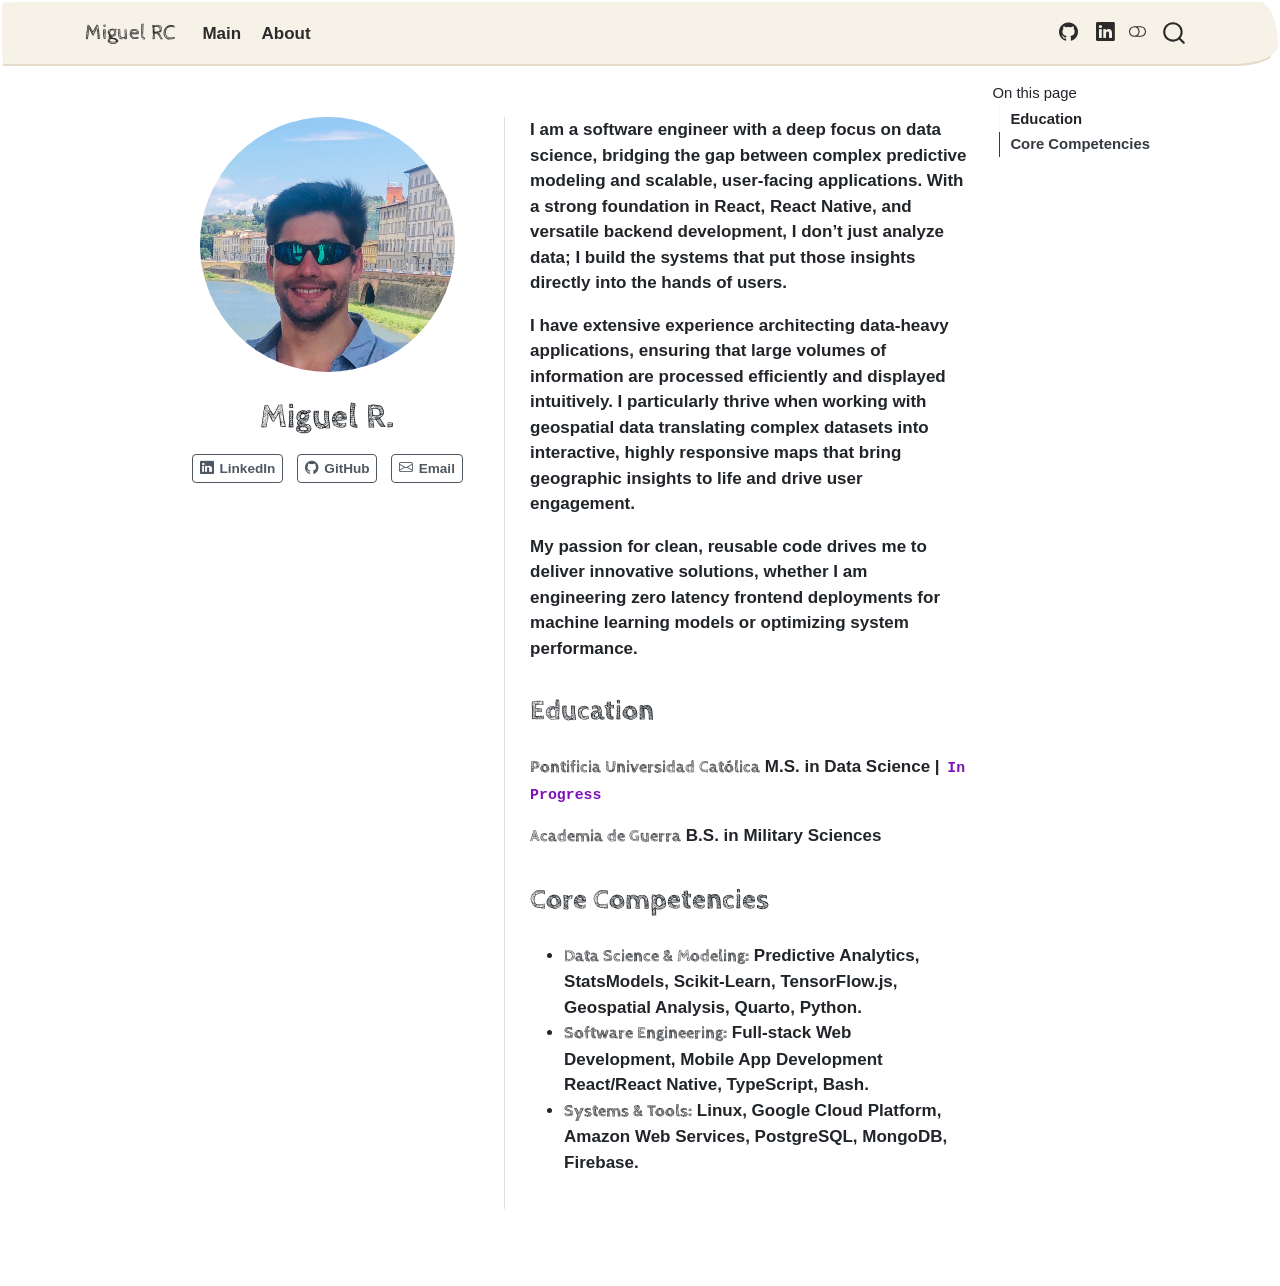
==== commit 334f1622: "Built site for gh-pages" ====
--- a/about.html
+++ b/about.html
@@ -44,9 +44,9 @@
 <link href="site_libs/quarto-html/quarto-syntax-highlighting-3f230b53dc93e4a04bf4a3505d77a42a.css" rel="stylesheet" class="quarto-color-scheme-extra" id="quarto-text-highlighting-styles">
 <script src="site_libs/bootstrap/bootstrap.min.js"></script>
 <link href="site_libs/bootstrap/bootstrap-icons.css" rel="stylesheet">
-<link href="site_libs/bootstrap/bootstrap-ba07185b76391d332c22ecbac67f7ebd.min.css" rel="stylesheet" append-hash="true" class="quarto-color-scheme" id="quarto-bootstrap" data-mode="light">
-<link href="site_libs/bootstrap/bootstrap-dark-7a83654365c66b69b3a199b5dfbf9c10.min.css" rel="stylesheet" append-hash="true" class="quarto-color-scheme quarto-color-alternate" id="quarto-bootstrap" data-mode="dark">
-<link href="site_libs/bootstrap/bootstrap-ba07185b76391d332c22ecbac67f7ebd.min.css" rel="stylesheet" append-hash="true" class="quarto-color-scheme-extra" id="quarto-bootstrap" data-mode="light">
+<link href="site_libs/bootstrap/bootstrap-2be3c1ddda3f8d9d3a8ab80ecaffd37e.min.css" rel="stylesheet" append-hash="true" class="quarto-color-scheme" id="quarto-bootstrap" data-mode="light">
+<link href="site_libs/bootstrap/bootstrap-dark-a272671ba4d92578c113c78fea039fe8.min.css" rel="stylesheet" append-hash="true" class="quarto-color-scheme quarto-color-alternate" id="quarto-bootstrap" data-mode="dark">
+<link href="site_libs/bootstrap/bootstrap-2be3c1ddda3f8d9d3a8ab80ecaffd37e.min.css" rel="stylesheet" append-hash="true" class="quarto-color-scheme-extra" id="quarto-bootstrap" data-mode="light">
 <script id="quarto-search-options" type="application/json">{
   "location": "navbar",
   "copy-button": false,
--- a/brand-theme.css
+++ b/brand-theme.css
@@ -1,24 +1,341 @@
-/* Ensure the font is crisp and modern across the entire ecosystem */
+/* =================================================================
+   GLOBAL TYPOGRAPHY
+   ================================================================= */
 body {
     font-family: 'Inter', -apple-system, BlinkMacSystemFont, sans-serif !important;
-}
-
-/* Optional: Clean up the card borders from the Sketchy theme */
-.card {
-    border-radius: 10px !important;
-    transition: transform 0.2s;
-}
-
-.card:hover {
-    transform: translateY(-5px);
-}
-
-@media (prefers-color-scheme: dark) {
+    /* Sketchy ships a small base (11pt root x .9rem). Bump body text for
+       readability; mobile gets a larger root below. */
+    font-size: 1rem !important;
+}
+
+/* =================================================================
+   NAVBAR WIDTH — align navbar items with the page content column.
+   The Quarto navbar is full-width (.container-fluid); cap its inner
+   container to roughly the content page width and center it.
+   (Width is mode-independent, so it lives here, not in the SCSS.)
+   ================================================================= */
+.navbar > .navbar-container {
+    max-width: 1135px;
+    margin-left: auto !important;
+    margin-right: auto !important;
+    width: 100%;
+}
+
+/* =================================================================
+   PROJECT CARD REDESIGN
+   ================================================================= */
+
+/* Accent used by the hover ring + title (overridden per theme in the
+   sketchy-light / sketchy-dark SCSS so it follows the active color scheme) */
+:root {
+    --card-accent: #2b7fd4;
+    --card-accent-glow: rgba(43, 127, 212, 0.22);
+}
+
+/* Card shell — flat resting state; hover adds a colored ring (no movement) */
+.quarto-grid-item.card {
+    border: none !important;
+    border-radius: 16px !important;
+    overflow: hidden !important;
+    box-shadow: 0 2px 16px rgba(0, 0, 0, 0.10) !important;
+    transition: box-shadow 0.25s ease !important;
+    cursor: pointer;
+}
+
+/* Hover: 2px accent ring + soft tinted glow. Uses box-shadow (not border)
+   so the card does not shift or resize. */
+.quarto-grid-item.card:hover {
+    box-shadow: 0 0 0 2px var(--card-accent, #2b7fd4),
+                0 10px 30px var(--card-accent-glow, rgba(43, 127, 212, 0.22)) !important;
+}
+
+.quarto-grid-item.card:hover .card-title {
+    color: var(--card-accent, #2b7fd4) !important;
+}
+
+/* Image wrapper — Quarto generates a <p class="card-img-top"> */
+.quarto-grid-item.card p.card-img-top {
+    margin: 0 !important;
+    padding: 0 !important;
+    display: block;
+    overflow: hidden;
+    line-height: 0;
+}
+
+/* Image — override the inline height Quarto injects */
+.quarto-grid-item.card .thumbnail-image {
+    width: 100% !important;
+    height: 280px !important;
+    object-fit: cover !important;
+    display: block !important;
+}
+
+/* Card body */
+.quarto-grid-item.card .card-body {
+    padding: 1.2rem 1.4rem 1.5rem !important;
+}
+
+/* Card title */
+.quarto-grid-item.card .card-title {
+    font-size: 1.02rem !important;
+    font-weight: 700 !important;
+    line-height: 1.3 !important;
+    margin-bottom: 0.5rem !important;
+    letter-spacing: -0.01em !important;
+}
+
+/* Category tags — shown before description */
+.quarto-grid-item.card .listing-categories {
+    display: flex;
+    flex-wrap: wrap;
+    gap: 0.35rem;
+    margin-bottom: 0.65rem;
+}
+
+.quarto-grid-item.card .listing-category {
+    font-size: 0.62rem !important;
+    font-weight: 700 !important;
+    letter-spacing: 0.09em !important;
+    text-transform: uppercase !important;
+    padding: 0.22rem 0.65rem !important;
+    border-radius: 999px !important;
+    border-width: 1px !important;
+    cursor: pointer;
+    transition: filter 0.2s ease, transform 0.2s ease !important;
+}
+
+/* =================================================================
+   PER-CATEGORY COLORS
+   The script in index.qmd adds `.cat-colored` + a `.cat-<slug>` class
+   to each category tag (on cards) and each sidebar category item.
+   Each slug sets a single `--cat-color`; cards use it as a filled-pill
+   background (white text), the sidebar uses it as a colored dot.
+   ================================================================= */
+
+/* One color definition per category (context-independent) */
+.cat-data-science      { --cat-color: #185fa5; } /* blue        */
+.cat-education         { --cat-color: #4d7c0f; } /* green       */
+.cat-healthcare        { --cat-color: #0f766e; } /* teal        */
+.cat-pets              { --cat-color: #be185d; } /* pink        */
+.cat-telematics        { --cat-color: #475569; } /* slate       */
+.cat-machine-learning  { --cat-color: #534ab7; } /* purple      */
+.cat-deep-learning     { --cat-color: #7e22ce; } /* violet      */
+.cat-neural-networks   { --cat-color: #4338ca; } /* indigo      */
+.cat-classification    { --cat-color: #c2410c; } /* coral       */
+.cat-regression        { --cat-color: #be123c; } /* crimson     */
+.cat-linear-regression { --cat-color: #b45309; } /* amber       */
+.cat-clustering        { --cat-color: #a16207; } /* gold-brown  */
+.cat-nlp               { --cat-color: #047857; } /* emerald     */
+.cat-computer-vision   { --cat-color: #a21caf; } /* fuchsia     */
+.cat-time-series       { --cat-color: #9f1239; } /* dark rose   */
+.cat-statistics        { --cat-color: #0891b2; } /* cyan        */
+.cat-eda               { --cat-color: #7c3aed; } /* purple-blue */
+.cat-python            { --cat-color: #1d4ed8; } /* bright blue */
+.cat-numpy             { --cat-color: #0e7490; } /* dark cyan   */
+.cat-visualization     { --cat-color: #0369a1; } /* steel blue  */
+
+/* --- Card tags: solid filled pill, white text (same in both modes) --- */
+.listing-category.cat-colored {
+    color: #ffffff !important;
+    border-color: transparent !important;
+    background-color: var(--cat-color, #6c757d) !important;
+}
+
+.listing-category.cat-colored:hover {
+    filter: brightness(1.12);
+    transform: translateY(-1px);
+}
+
+/* --- Sidebar category list ---
+   At rest, each label is shown in its own category color (set per theme in
+   sketchy-light/-dark.scss). On hover / when active, it switches to the
+   accent color. */
+.quarto-listing-category .category {
+    border-radius: 6px;
+    padding: 0.1rem 0.4rem;
+    transition: color 0.15s ease, background-color 0.15s ease;
+}
+
+.quarto-listing-category .category:hover,
+.quarto-listing-category .category.active {
+    color: var(--card-accent, #2b7fd4) !important;
+    background-color: var(--card-accent-glow, rgba(43, 127, 212, 0.22));
+}
+
+/* Description */
+.quarto-grid-item.card .card-text {
+    font-size: 0.855rem !important;
+    line-height: 1.6 !important;
+    opacity: 0.72;
+    margin-top: 0 !important;
+}
+
+/* Hide the helper table Quarto emits for the `feature` field */
+.quarto-grid-item .card-other-values {
+    display: none !important;
+}
+
+/* =================================================================
+   FEATURED CARD — full-width horizontal layout
+   A card flagged `feature: true` is promoted by JS (see index.qmd):
+   the grid wrapper gets `.g-col-featured`, the card gets `.card-featured`.
+   ================================================================= */
+
+/* Span the whole row */
+.list.grid .g-col-featured {
+    grid-column: 1 / -1 !important;
+}
+
+/* Lay the card out as image-left / content-right using Quarto's own
+   .card-img-top (the <p> wrapping the image) and .card-body. */
+.card.card-featured {
+    display: grid !important;
+    grid-template-columns: 1fr 1fr;
+    align-items: stretch;
+}
+
+/* Image side */
+.card.card-featured .card-img-top {
+    margin: 0 !important;
+    padding: 0 !important;
+    height: 100%;
+    overflow: hidden;
+    line-height: 0;
+}
+
+.card.card-featured .thumbnail-image {
+    width: 100% !important;
+    height: 100% !important;
+    min-height: 360px;
+    object-fit: cover !important;
+    display: block !important;
+}
+
+/* Content side */
+.card.card-featured .card-body {
+    display: flex;
+    flex-direction: column;
+    justify-content: center;
+    padding: 2.5rem 3rem !important;
+}
+
+.card.card-featured .card-title {
+    font-size: 1.7rem !important;
+    font-weight: 800 !important;
+    line-height: 1.2 !important;
+    margin: 0.6rem 0 1rem !important;
+    letter-spacing: -0.02em !important;
+}
+
+.card.card-featured .card-text {
+    font-size: 0.95rem !important;
+    line-height: 1.7 !important;
+    opacity: 0.75;
+}
+
+/* On small screens, stack vertically */
+@media (max-width: 768px) {
+    .card.card-featured {
+        grid-template-columns: 1fr;
+    }
+
+    .card.card-featured .thumbnail-image {
+        min-height: 240px;
+    }
+
+    .card.card-featured .card-body {
+        padding: 1.5rem !important;
+    }
+
+    .card.card-featured .card-title {
+        font-size: 1.3rem !important;
+    }
+}
+
+/* =================================================================
+   DARK MODE
+   ================================================================= */
+/* Resting shadow + hover accent ring are handled by the rules above and by
+   the per-theme --card-accent variables in sketchy-light/-dark.scss.
+   (prefers-color-scheme is avoided here because it doesn't track Quarto's
+   manual light/dark toggle.) */
+
+/* =================================================================
+   MOBILE — full-bleed "feed" layout
+   On phones the cards drop their card chrome (border, radius, shadow,
+   background) and become a vertical feed: edge-to-edge image, text
+   below, a thin divider between items.
+   ================================================================= */
+@media (max-width: 767.98px) {
+    /* Larger, more readable base text on phones (Sketchy's 11pt is small). */
     :root {
-        --custom-card-shadow: rgba(255, 255, 255, 0.05)
-    }
-}
-
-.card {
-    box-shadow:  0 4px 8px var(--custom-card-shadow)
-}+        font-size: 12pt;
+    }
+
+    /* Prevent the full-bleed (100vw) images from causing horizontal scroll. */
+    body {
+        overflow-x: hidden;
+    }
+
+    /* Single column, no grid gap (spacing handled per item below). */
+    .list.grid.quarto-listing-cols-2 {
+        grid-template-columns: minmax(0, 1fr) !important;
+        gap: 0 !important;
+    }
+
+    /* Strip the card look → feed item. */
+    .quarto-grid-item.card,
+    .card.card-featured {
+        border: none !important;
+        border-radius: 0 !important;
+        box-shadow: none !important;
+        background: transparent !important;
+        overflow: visible !important;          /* let the image bleed out */
+        display: block !important;             /* undo featured 2-col grid */
+        border-bottom: 1px solid rgba(128, 128, 128, 0.25) !important;
+        padding-bottom: 1.5rem;
+        margin-bottom: 1.5rem;
+    }
+
+    /* No hover ring / title recolor on touch. */
+    .quarto-grid-item.card:hover {
+        box-shadow: none !important;
+    }
+    .quarto-grid-item.card:hover .card-title {
+        color: inherit !important;
+    }
+
+    /* Drop the trailing divider on the last item. */
+    .list.grid > [class*="g-col"]:last-child .quarto-grid-item.card {
+        border-bottom: none !important;
+    }
+
+    /* Image: edge-to-edge across the full viewport width. */
+    .quarto-grid-item.card .card-img-top {
+        overflow: visible !important;
+        height: auto !important;
+        margin-bottom: 1rem !important;
+    }
+    .quarto-grid-item.card .thumbnail-image,
+    .card.card-featured .thumbnail-image {
+        width: 100vw !important;
+        max-width: 100vw !important;
+        margin-left: calc(50% - 50vw) !important;
+        margin-right: calc(50% - 50vw) !important;
+        height: 220px !important;
+        min-height: 0 !important;
+        border-radius: 0 !important;
+    }
+
+    /* Text sits in the content column with light horizontal padding. */
+    .quarto-grid-item.card .card-body,
+    .card.card-featured .card-body {
+        padding: 0 0.25rem !important;
+        justify-content: flex-start !important;
+    }
+
+    /* Normalize featured title size to match the feed. */
+    .card.card-featured .card-title {
+        font-size: 1.15rem !important;
+    }
+}
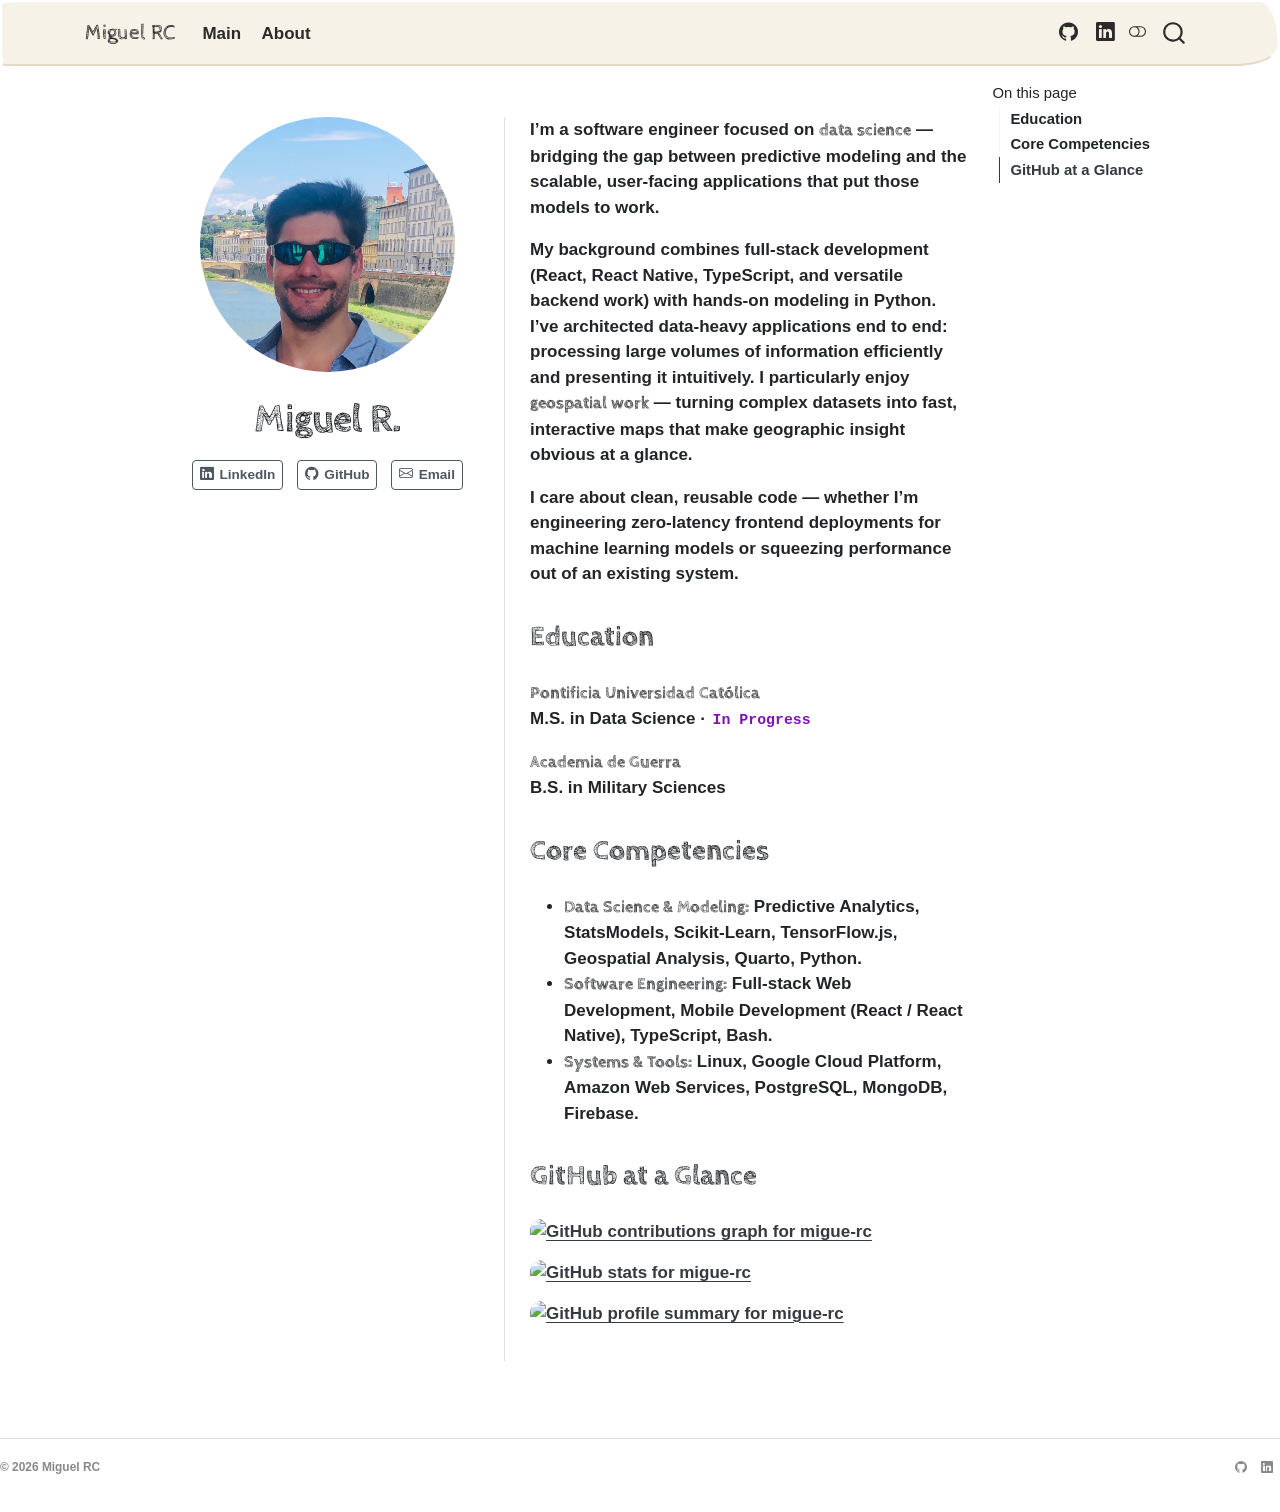
==== commit 6fdd1165: "Built site for gh-pages" ====
--- a/about.html
+++ b/about.html
@@ -44,9 +44,9 @@
 <link href="site_libs/quarto-html/quarto-syntax-highlighting-3f230b53dc93e4a04bf4a3505d77a42a.css" rel="stylesheet" class="quarto-color-scheme-extra" id="quarto-text-highlighting-styles">
 <script src="site_libs/bootstrap/bootstrap.min.js"></script>
 <link href="site_libs/bootstrap/bootstrap-icons.css" rel="stylesheet">
-<link href="site_libs/bootstrap/bootstrap-2be3c1ddda3f8d9d3a8ab80ecaffd37e.min.css" rel="stylesheet" append-hash="true" class="quarto-color-scheme" id="quarto-bootstrap" data-mode="light">
-<link href="site_libs/bootstrap/bootstrap-dark-a272671ba4d92578c113c78fea039fe8.min.css" rel="stylesheet" append-hash="true" class="quarto-color-scheme quarto-color-alternate" id="quarto-bootstrap" data-mode="dark">
-<link href="site_libs/bootstrap/bootstrap-2be3c1ddda3f8d9d3a8ab80ecaffd37e.min.css" rel="stylesheet" append-hash="true" class="quarto-color-scheme-extra" id="quarto-bootstrap" data-mode="light">
+<link href="site_libs/bootstrap/bootstrap-22e386d673eb27a037a9ab8590791d54.min.css" rel="stylesheet" append-hash="true" class="quarto-color-scheme" id="quarto-bootstrap" data-mode="light">
+<link href="site_libs/bootstrap/bootstrap-dark-df7de8fec9041e4cf553be1fa0c04d3f.min.css" rel="stylesheet" append-hash="true" class="quarto-color-scheme quarto-color-alternate" id="quarto-bootstrap" data-mode="dark">
+<link href="site_libs/bootstrap/bootstrap-22e386d673eb27a037a9ab8590791d54.min.css" rel="stylesheet" append-hash="true" class="quarto-color-scheme-extra" id="quarto-bootstrap" data-mode="light">
 <script id="quarto-search-options" type="application/json">{
   "location": "navbar",
   "copy-button": false,
@@ -296,6 +296,7 @@
   <ul>
   <li><a href="#education" id="toc-education" class="nav-link active" data-scroll-target="#education">Education</a></li>
   <li><a href="#core-competencies" id="toc-core-competencies" class="nav-link" data-scroll-target="#core-competencies">Core Competencies</a></li>
+  <li><a href="#github-at-a-glance" id="toc-github-at-a-glance" class="nav-link" data-scroll-target="#github-at-a-glance">GitHub at a Glance</a></li>
   </ul>
 </nav>
     </div>
@@ -329,21 +330,37 @@
   <div class="about-contents"><main class="content" id="quarto-document-content">
 
 
-<p>I am a software engineer with a deep focus on data science, bridging the gap between complex predictive modeling and scalable, user-facing applications. With a strong foundation in React, React Native, and versatile backend development, I don’t just analyze data; I build the systems that put those insights directly into the hands of users.</p>
-<p>I have extensive experience architecting data-heavy applications, ensuring that large volumes of information are processed efficiently and displayed intuitively. I particularly thrive when working with geospatial data translating complex datasets into interactive, highly responsive maps that bring geographic insights to life and drive user engagement.</p>
-<p>My passion for clean, reusable code drives me to deliver innovative solutions, whether I am engineering zero latency frontend deployments for machine learning models or optimizing system performance.</p>
+<p>I’m a software engineer focused on <strong>data science</strong> — bridging the gap between predictive modeling and the scalable, user-facing applications that put those models to work.</p>
+<p>My background combines full-stack development (React, React Native, TypeScript, and versatile backend work) with hands-on modeling in Python. I’ve architected data-heavy applications end to end: processing large volumes of information efficiently and presenting it intuitively. I particularly enjoy <strong>geospatial work</strong> — turning complex datasets into fast, interactive maps that make geographic insight obvious at a glance.</p>
+<p>I care about clean, reusable code — whether I’m engineering zero-latency frontend deployments for machine learning models or squeezing performance out of an existing system.</p>
 <section id="education" class="level2">
 <h2 data-anchor-id="education">Education</h2>
-<p><strong>Pontificia Universidad Católica</strong> M.S. in Data Science | <code>In Progress</code></p>
-<p><strong>Academia de Guerra</strong> B.S. in Military Sciences</p>
+<p><strong>Pontificia Universidad Católica</strong><br>
+M.S. in Data Science · <code>In Progress</code></p>
+<p><strong>Academia de Guerra</strong><br>
+B.S. in Military Sciences</p>
 </section>
 <section id="core-competencies" class="level2">
 <h2 data-anchor-id="core-competencies">Core Competencies</h2>
 <ul>
 <li><strong>Data Science &amp; Modeling:</strong> Predictive Analytics, StatsModels, Scikit-Learn, TensorFlow.js, Geospatial Analysis, Quarto, Python.</li>
-<li><strong>Software Engineering:</strong> Full-stack Web Development, Mobile App Development React/React Native, TypeScript, Bash.</li>
+<li><strong>Software Engineering:</strong> Full-stack Web Development, Mobile Development (React / React Native), TypeScript, Bash.</li>
 <li><strong>Systems &amp; Tools:</strong> Linux, Google Cloud Platform, Amazon Web Services, PostgreSQL, MongoDB, Firebase.</li>
 </ul>
+</section>
+<section id="github-at-a-glance" class="level2">
+<h2 data-anchor-id="github-at-a-glance">GitHub at a Glance</h2>
+<!-- Each element exists twice (light/dark variant); the active theme bundle
+     sets --gh-show-light / --gh-show-dark so only one of the pair renders.
+     Everything links to the GitHub profile. -->
+<div class="gh-cards">
+<a class="gh-card-light" href="https://github.com/migue-rc"><img class="gh-wall" src="https://ghchart.rshah.org/185fa5/migue-rc" alt="GitHub contributions graph for migue-rc" loading="lazy"></a>
+<a class="gh-card-dark" href="https://github.com/migue-rc"><img class="gh-wall" src="https://ghchart.rshah.org/66d9ef/migue-rc" alt="GitHub contributions graph for migue-rc" loading="lazy"></a>
+<a class="gh-card-light" href="https://github.com/migue-rc"><img src="https://awesome-github-stats.azurewebsites.net/user-stats/migue-rc?cardType=level-alternate&amp;preferLogin=false&amp;theme=default" alt="GitHub stats for migue-rc" loading="lazy"></a>
+<a class="gh-card-dark" href="https://github.com/migue-rc"><img src="https://awesome-github-stats.azurewebsites.net/user-stats/migue-rc?cardType=level-alternate&amp;preferLogin=false&amp;theme=radical" alt="GitHub stats for migue-rc" loading="lazy"></a>
+<a class="gh-card-light" href="https://github.com/migue-rc"><img src="https://github-profile-summary-cards.vercel.app/api/cards/profile-details?username=migue-rc&amp;theme=default" alt="GitHub profile summary for migue-rc" loading="lazy"></a>
+<a class="gh-card-dark" href="https://github.com/migue-rc"><img src="https://github-profile-summary-cards.vercel.app/api/cards/profile-details?username=migue-rc&amp;theme=radical" alt="GitHub profile summary for migue-rc" loading="lazy"></a>
+</div>
 
 
 </section>
@@ -757,6 +774,32 @@
   });
   </script>
 </div> <!-- /content -->
+<footer class="footer">
+  <div class="nav-footer">
+    <div class="nav-footer-left">
+<p>© 2026 Miguel RC</p>
+</div>   
+    <div class="nav-footer-center">
+      &nbsp;
+    </div>
+    <div class="nav-footer-right">
+      <ul class="footer-items list-unstyled">
+    <li class="nav-item compact">
+    <a class="nav-link" href="https://github.com/migue-rc">
+      <i class="bi bi-github" role="img">
+</i> 
+    </a>
+  </li>  
+    <li class="nav-item compact">
+    <a class="nav-link" href="https://linkedin.com/in/rmigue">
+      <i class="bi bi-linkedin" role="img">
+</i> 
+    </a>
+  </li>  
+</ul>
+    </div>
+  </div>
+</footer>
 
 
 
--- a/brand-theme.css
+++ b/brand-theme.css
@@ -134,15 +134,20 @@
 .cat-numpy             { --cat-color: #0e7490; } /* dark cyan   */
 .cat-visualization     { --cat-color: #0369a1; } /* steel blue  */
 
-/* --- Card tags: solid filled pill, white text (same in both modes) --- */
+/* --- Card tags: outlined pill in the category color ---
+   --cat-pill-color defaults to the raw category hue (fine on light
+   backgrounds); sketchy-dark.scss redefines it lightened toward white so
+   the outline/text stays readable on the dark card background. */
 .listing-category.cat-colored {
-    color: #ffffff !important;
-    border-color: transparent !important;
-    background-color: var(--cat-color, #6c757d) !important;
-}
-
+    color: var(--cat-pill-color, var(--cat-color, #6c757d)) !important;
+    border: 1.5px solid var(--cat-pill-color, var(--cat-color, #6c757d)) !important;
+    background-color: transparent !important;
+}
+
+/* Hover: soft tint of the same color behind the outline */
 .listing-category.cat-colored:hover {
-    filter: brightness(1.12);
+    background-color: color-mix(in srgb,
+        var(--cat-pill-color, var(--cat-color, #6c757d)) 15%, transparent) !important;
     transform: translateY(-1px);
 }
 
@@ -259,6 +264,190 @@
    the per-theme --card-accent variables in sketchy-light/-dark.scss.
    (prefers-color-scheme is avoided here because it doesn't track Quarto's
    manual light/dark toggle.) */
+
+/* =================================================================
+   HERO HEADER
+   ================================================================= */
+h1.title {
+    font-size: 2.3rem !important;
+    font-weight: 800 !important;
+    letter-spacing: -0.02em !important;
+}
+
+.site-hero .hero-tagline {
+    font-size: 1.12rem;
+    line-height: 1.7;
+    max-width: 46rem;
+    opacity: 0.88;
+    margin-bottom: 0.4rem;
+}
+
+.site-hero .hero-actions {
+    display: flex;
+    flex-wrap: wrap;
+    gap: 0.6rem;
+    margin: 1rem 0 0.8rem;
+}
+
+/* Same look as the About page's trestles link buttons: body-color text,
+   1px currentColor border, 6px radius — adapts to light/dark automatically. */
+.site-hero .hero-btn {
+    display: inline-flex;
+    align-items: center;
+    gap: 0.45rem;
+    padding: 0.45rem 0.9rem;
+    border: solid 1px;
+    border-radius: 6px;
+    color: inherit !important;
+    font-size: 0.95rem;
+    text-decoration: none !important;
+    transition: background-color 0.2s ease;
+}
+
+.site-hero .hero-btn:hover {
+    background-color: rgba(128, 128, 128, 0.12);
+}
+
+.site-hero .hero-hint {
+    font-size: 0.85rem;
+    opacity: 0.6;
+    margin-bottom: 0;
+}
+
+/* =================================================================
+   SIDEBAR COUNT CHIPS — the "(4)" counters as tiny muted chips
+   (the script strips the parentheses)
+   ================================================================= */
+.quarto-listing-category .quarto-category-count {
+    display: inline-block;
+    font-size: 0.72em;
+    line-height: 1.4;
+    padding: 0.02rem 0.45rem;
+    border-radius: 999px;
+    background-color: rgba(128, 128, 128, 0.18);
+    margin-left: 0.2rem;
+    vertical-align: middle;
+}
+
+/* =================================================================
+   IMAGE LOADING — placeholder tint + fade-in when loaded
+   ================================================================= */
+.quarto-grid-item .card-img-top {
+    background-color: rgba(128, 128, 128, 0.12);
+}
+
+.img-fade {
+    opacity: 0;
+    transition: opacity 0.45s ease;
+}
+
+.img-fade.img-loaded {
+    opacity: 1;
+}
+
+/* =================================================================
+   SCROLL-IN ANIMATION (cards fade/rise as they enter the viewport)
+   ================================================================= */
+@media (prefers-reduced-motion: no-preference) {
+    .scroll-anim {
+        opacity: 0;
+        transform: translateY(14px);
+        transition: opacity 0.5s ease, transform 0.5s ease;
+    }
+
+    .scroll-anim.in-view {
+        opacity: 1;
+        transform: none;
+    }
+}
+
+/* =================================================================
+   FEATURED RIBBON
+   ================================================================= */
+.card.card-featured {
+    position: relative;
+}
+
+.card.card-featured::after {
+    content: "Featured";
+    position: absolute;
+    top: 14px;
+    right: 14px;
+    z-index: 2;
+    font-size: 0.62rem;
+    font-weight: 700;
+    letter-spacing: 0.09em;
+    text-transform: uppercase;
+    padding: 0.25rem 0.7rem;
+    border-radius: 999px;
+    background-color: var(--card-accent, #2b7fd4);
+    color: var(--card-accent-contrast, #ffffff);
+    pointer-events: none;
+}
+
+/* =================================================================
+   GIF POSTER — static first frame drawn on a canvas; the script
+   fades it out on hover so the GIF only animates when hovered.
+   ================================================================= */
+.gif-holder {
+    position: relative;
+}
+
+.gif-holder .gif-poster {
+    position: absolute;
+    inset: 0;
+    width: 100%;
+    height: 100%;
+    transition: opacity 0.25s ease;
+    pointer-events: none;
+}
+
+/* =================================================================
+   GITHUB STATS CARDS (About page — third-party widget images)
+   ================================================================= */
+.gh-cards {
+    display: flex;
+    flex-direction: column;
+    gap: 0.9rem;
+    margin: 0.5rem 0 1rem;
+    max-width: 640px;
+}
+
+.gh-cards img {
+    width: 100%;
+    height: auto;
+    border-radius: 12px;
+    display: block;
+}
+
+/* Light/dark pair visibility — the variables are set by the active theme
+   bundle (sketchy-light/-dark.scss). Fallbacks assume light mode. */
+.gh-cards .gh-card-light {
+    display: var(--gh-show-light, block);
+}
+
+.gh-cards .gh-card-dark {
+    display: var(--gh-show-dark, none);
+}
+
+/* =================================================================
+   FOOTER
+   ================================================================= */
+.nav-footer {
+    border-top: 1px solid rgba(128, 128, 128, 0.25);
+    padding: 1rem 0 !important;
+    font-size: 0.85rem;
+    opacity: 0.85;
+}
+
+.nav-footer a {
+    color: inherit;
+    text-decoration: none;
+}
+
+.nav-footer a:hover {
+    color: var(--card-accent, #2b7fd4);
+}
 
 /* =================================================================
    MOBILE — full-bleed "feed" layout
@@ -338,4 +527,9 @@
     .card.card-featured .card-title {
         font-size: 1.15rem !important;
     }
-}
+
+    /* The feed flattens the featured card, so the ribbon is noise here. */
+    .card.card-featured::after {
+        display: none;
+    }
+}
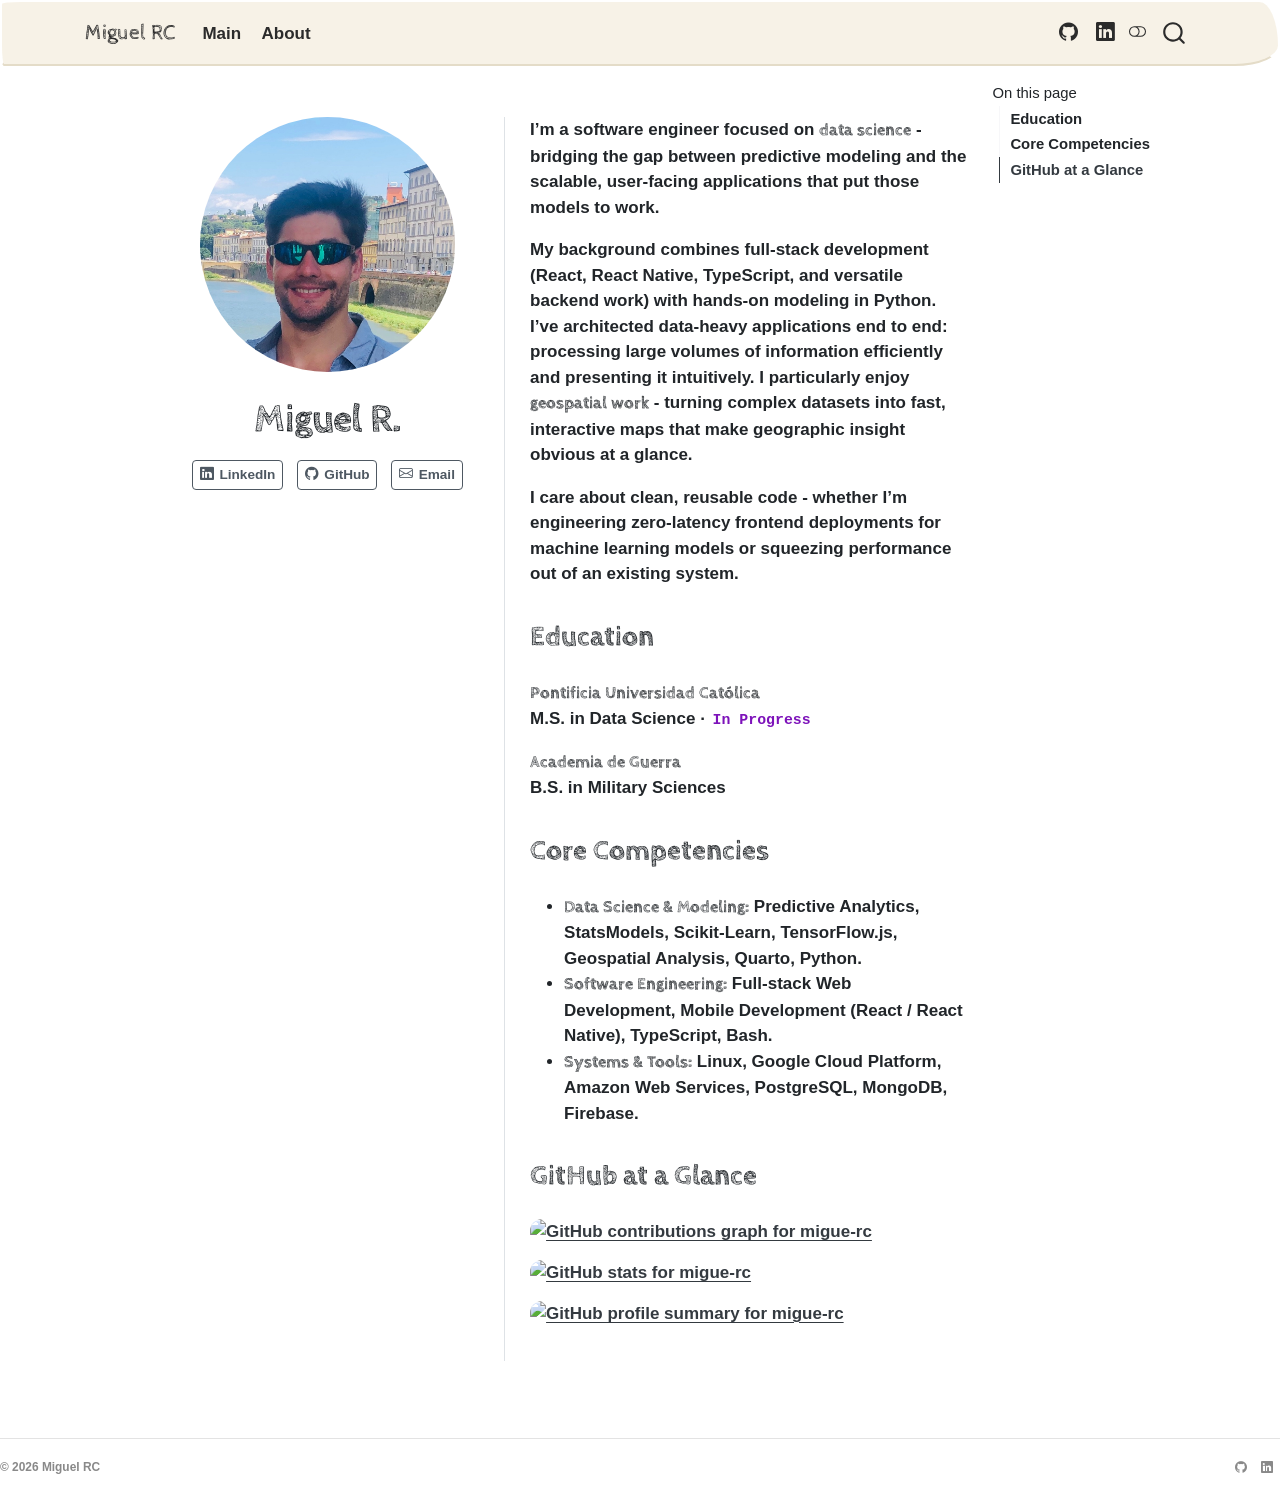
==== commit ae2911d8: "Built site for gh-pages" ====
--- a/about.html
+++ b/about.html
@@ -330,9 +330,9 @@
   <div class="about-contents"><main class="content" id="quarto-document-content">
 
 
-<p>I’m a software engineer focused on <strong>data science</strong> — bridging the gap between predictive modeling and the scalable, user-facing applications that put those models to work.</p>
-<p>My background combines full-stack development (React, React Native, TypeScript, and versatile backend work) with hands-on modeling in Python. I’ve architected data-heavy applications end to end: processing large volumes of information efficiently and presenting it intuitively. I particularly enjoy <strong>geospatial work</strong> — turning complex datasets into fast, interactive maps that make geographic insight obvious at a glance.</p>
-<p>I care about clean, reusable code — whether I’m engineering zero-latency frontend deployments for machine learning models or squeezing performance out of an existing system.</p>
+<p>I’m a software engineer focused on <strong>data science</strong> - bridging the gap between predictive modeling and the scalable, user-facing applications that put those models to work.</p>
+<p>My background combines full-stack development (React, React Native, TypeScript, and versatile backend work) with hands-on modeling in Python. I’ve architected data-heavy applications end to end: processing large volumes of information efficiently and presenting it intuitively. I particularly enjoy <strong>geospatial work</strong> - turning complex datasets into fast, interactive maps that make geographic insight obvious at a glance.</p>
+<p>I care about clean, reusable code - whether I’m engineering zero-latency frontend deployments for machine learning models or squeezing performance out of an existing system.</p>
 <section id="education" class="level2">
 <h2 data-anchor-id="education">Education</h2>
 <p><strong>Pontificia Universidad Católica</strong><br>
